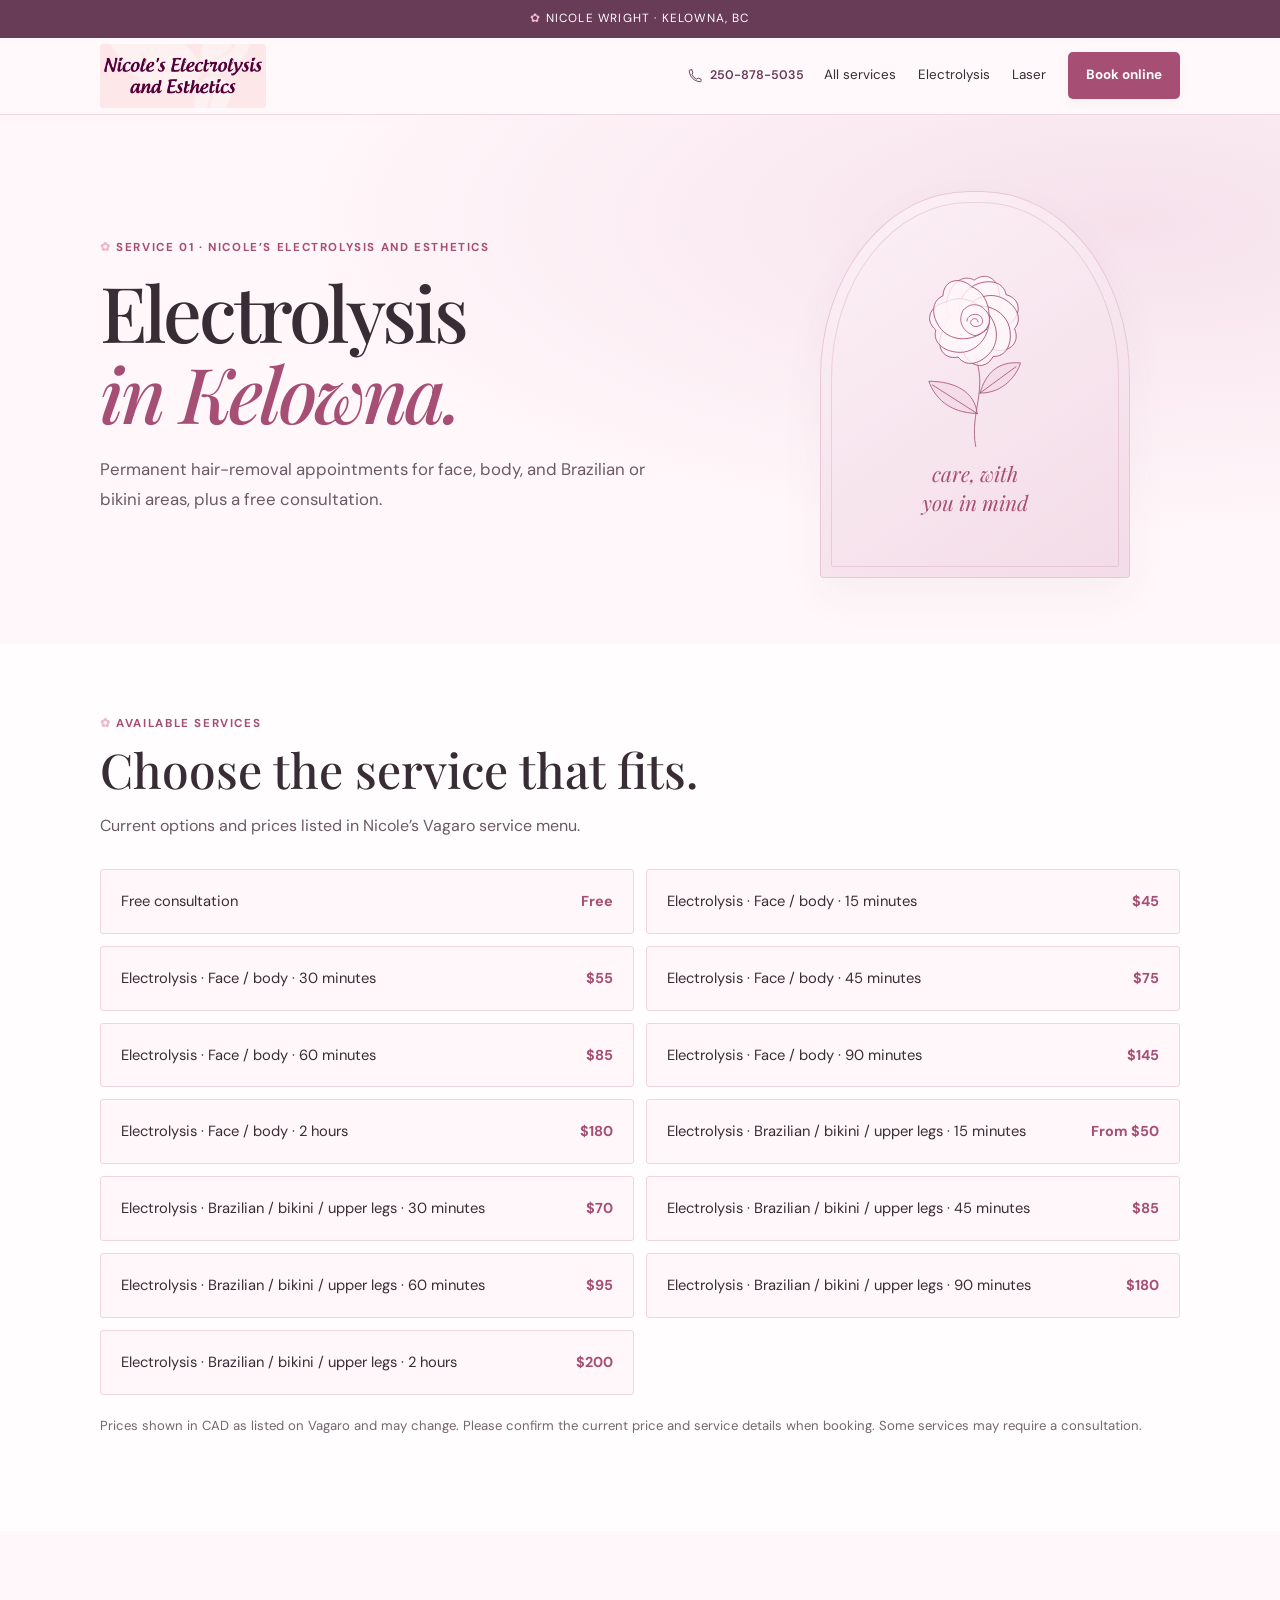
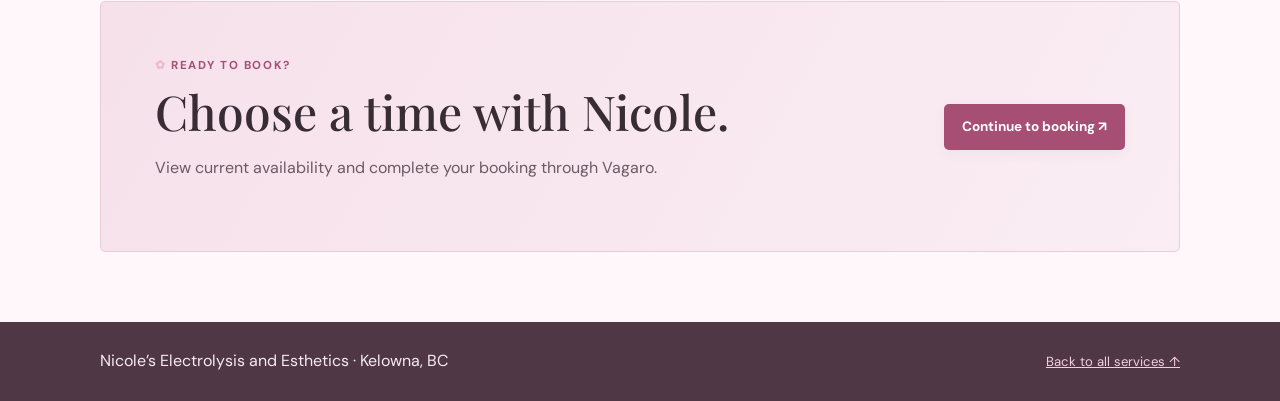
==== electrolysis.html @ a782beea "Add files via upload" ====
<!doctype html>
<html lang="en"><head><meta charset="utf-8"><meta name="viewport" content="width=device-width, initial-scale=1"><meta name="theme-color" content="#fff7fa"><meta name="description" content="Electrolysis services at Nicole's Electrolysis and Esthetics in Kelowna, BC."><title>Electrolysis | Nicole's Electrolysis and Esthetics</title><link rel="preconnect" href="https://fonts.googleapis.com"><link rel="preconnect" href="https://fonts.gstatic.com" crossorigin><link href="https://fonts.googleapis.com/css2?family=DM+Sans:wght@400;500;600;700&family=Playfair+Display:wght@500;600;700&display=swap" rel="stylesheet"><style>
:root{--paper:#fff7fa;--white:#fffdfd;--ink:#392d35;--muted:#75656f;--rose:#a64e73;--plum:#683b57;--pink:#f8e5ee;--line:#eed5e0;--serif:'Playfair Display',Georgia,serif;--sans:'DM Sans',Arial,sans-serif}*{box-sizing:border-box}body{margin:0;background:var(--paper);color:var(--ink);font:16px/1.65 var(--sans)}a{color:inherit}.container{width:min(1080px,calc(100% - 40px));margin:auto}.topline{background:var(--plum);color:#fff;text-align:center;padding:9px;font-size:.74rem;letter-spacing:.1em}.topline:before,.eyebrow:before{content:'✿  ';color:#f0b8cd}.header{position:sticky;top:0;z-index:5;background:rgba(255,247,250,.96);backdrop-filter:blur(12px);border-bottom:1px solid var(--line)}.nav{height:76px;display:flex;align-items:center;justify-content:space-between;gap:20px}.brand{text-decoration:none;font:600 1.04rem var(--serif);color:var(--plum)}.navlinks{display:flex;align-items:center;gap:22px}.navlinks a{text-decoration:none;font-size:.84rem}.nav-cta,.button{display:inline-flex;align-items:center;justify-content:center;background:var(--rose);color:white;text-decoration:none;padding:12px 18px;border-radius:3px;font-size:.85rem;font-weight:700;border:0}.hero{padding:76px 0 66px}.hero-grid{display:grid;grid-template-columns:1fr .7fr;gap:8%;align-items:center}.eyebrow{font-size:.72rem;font-weight:700;letter-spacing:.14em;text-transform:uppercase;color:var(--rose)}h1{font:500 clamp(2.8rem,6vw,5rem)/1.06 var(--serif);letter-spacing:-.04em;margin:14px 0 20px}h1 em{display:block;color:var(--rose);font-weight:500}.lead{font-size:1.05rem;color:#655862;max-width:600px}.floral-mark{border:1px solid #e8c8d6;background:var(--pink);border-radius:50%;width:min(300px,65vw);aspect-ratio:1;display:grid;place-items:center;text-align:center;color:var(--rose);font:500 2.4rem var(--serif);justify-self:center}.list-section{background:var(--white);padding:70px 0 82px}.list-heading{max-width:650px;margin-bottom:30px}.list-heading h2,.booking h2{font:500 clamp(2rem,4vw,3rem)/1.12 var(--serif);margin:10px 0}.list-heading p,.booking p{color:var(--muted)}.service-list{display:grid;grid-template-columns:1fr 1fr;gap:12px}.service-item{display:flex;justify-content:space-between;gap:16px;align-items:baseline;padding:17px 18px;background:var(--paper);border:1px solid var(--line)}.service-item span:first-child{font-size:.92rem}.price{white-space:nowrap;color:var(--rose);font-weight:700;font-size:.9rem}.price-note{font-size:.82rem;color:var(--muted);margin-top:20px}.booking{padding:70px 0}.booking-card{background:var(--pink);padding:clamp(26px,5vw,54px);display:flex;justify-content:space-between;align-items:center;gap:24px}.footer{background:#503746;color:#f6eaf0;padding:26px 0}.footer-row{display:flex;justify-content:space-between;align-items:center;gap:18px}.footer a{color:#f4cfdd;font-size:.82rem}@media(max-width:760px){.navlinks{gap:10px}.navlinks a:not(.nav-cta){display:none}.hero-grid{grid-template-columns:1fr}.floral-mark{display:none}.service-list{grid-template-columns:1fr}.booking-card,.footer-row{align-items:flex-start;flex-direction:column}.hero{padding:56px 0}.list-section{padding:56px 0}}

</style><link rel="stylesheet" href="assets/site.css?v=sidebar-20261028">
<script src="assets/site.js?v=sidebar-20261028" defer></script>
</head><body class="page-service"><a class="skip-link" href="#main-content">Skip to content</a><div class="topline">NICOLE WRIGHT · KELOWNA, BC</div><header class="header"><div class="container nav"><a class="brand" href="index.html" aria-label="Nicole’s Electrolysis and Esthetics home"><span class="brand-photo"><img class="brand-logo" src="assets/nicole-vagaro-profile.png" alt="Nicole’s Electrolysis and Esthetics" width="1200" height="800"></span></a><a class="header-phone" href="tel:+12508785035" aria-label="Call Nicole at 250-878-5035"><svg viewBox="0 0 24 24" aria-hidden="true" focusable="false"><path d="M6 3H3.5A1.5 1.5 0 0 0 2 4.6C3 14.5 9.5 21 19.4 22a1.5 1.5 0 0 0 1.6-1.5V18l-5-2-2 2a16 16 0 0 1-8-8l2-2-2-5Z"/></svg><span>250-878-5035</span></a><nav class="navlinks" aria-label="Main navigation"><a href="index.html#services">All services</a><a href="electrolysis.html">Electrolysis</a><a href="laser-hair-removal.html">Laser</a><a class="nav-cta" href="booking.html?service=electrolysis">Book online</a></nav></div></header><main id="main-content" tabindex="-1"><section class="hero"><div class="container hero-grid"><div><div class="eyebrow">Service 01 · Nicole’s Electrolysis and Esthetics</div><h1>Electrolysis<em>in Kelowna.</em></h1><p class="lead">Permanent hair-removal appointments for face, body, and Brazilian or bikini areas, plus a free consultation.</p></div><div class="floral-mark" aria-hidden="true"><svg class="botanical" viewBox="0 0 240 300" aria-hidden="true" focusable="false"><path pathLength="1" d="M121 283C112 237 139 205 119 157"/><path class="leaf" pathLength="1" d="M123 238C84 237 65 216 57 194C92 194 120 208 123 238Z"/><path pathLength="1" d="M62 199L123 238"/><path class="leaf" pathLength="1" d="M127 210C159 211 178 184 182 169C151 166 134 184 127 210Z"/><path pathLength="1" d="M176 174L127 210"/><path class="petal" pathLength="1" transform="rotate(0 120 111)" d="M120 131C94 127 75 102 83 78C89 59 104 48 119 56C138 42 155 59 153 79C160 100 143 124 120 131Z"/><path class="petal" pathLength="1" transform="rotate(51.4286 120 111)" d="M120 131C94 127 75 102 83 78C89 59 104 48 119 56C138 42 155 59 153 79C160 100 143 124 120 131Z"/><path class="petal" pathLength="1" transform="rotate(102.8572 120 111)" d="M120 131C94 127 75 102 83 78C89 59 104 48 119 56C138 42 155 59 153 79C160 100 143 124 120 131Z"/><path class="petal" pathLength="1" transform="rotate(154.2858 120 111)" d="M120 131C94 127 75 102 83 78C89 59 104 48 119 56C138 42 155 59 153 79C160 100 143 124 120 131Z"/><path class="petal" pathLength="1" transform="rotate(205.7144 120 111)" d="M120 131C94 127 75 102 83 78C89 59 104 48 119 56C138 42 155 59 153 79C160 100 143 124 120 131Z"/><path class="petal" pathLength="1" transform="rotate(257.14300000000003 120 111)" d="M120 131C94 127 75 102 83 78C89 59 104 48 119 56C138 42 155 59 153 79C160 100 143 124 120 131Z"/><path class="petal" pathLength="1" transform="rotate(308.5716 120 111)" d="M120 131C94 127 75 102 83 78C89 59 104 48 119 56C138 42 155 59 153 79C160 100 143 124 120 131Z"/><path class="petal" pathLength="1" d="M120 132C100 126 97 109 104 97C114 86 127 88 135 98C146 110 138 127 120 132Z"/><path pathLength="1" d="M109 112C109 101 128 99 130 110C133 120 115 123 114 114C114 108 124 106 124 113"/></svg><span>care, with<br>you in mind</span></div></div></section><section class="list-section"><div class="container"><div class="list-heading"><div class="eyebrow">Available services</div><h2>Choose the service that fits.</h2><p>Current options and prices listed in Nicole’s Vagaro service menu.</p></div><div class="service-list"><div class="service-item"><span>Free consultation</span><span class="price">Free</span></div>
<div class="service-item"><span>Electrolysis &#183; Face / body &#183; 15 minutes</span><span class="price">$45</span></div>
<div class="service-item"><span>Electrolysis &#183; Face / body &#183; 30 minutes</span><span class="price">$55</span></div>
<div class="service-item"><span>Electrolysis &#183; Face / body &#183; 45 minutes</span><span class="price">$75</span></div>
<div class="service-item"><span>Electrolysis &#183; Face / body &#183; 60 minutes</span><span class="price">$85</span></div>
<div class="service-item"><span>Electrolysis &#183; Face / body &#183; 90 minutes</span><span class="price">$145</span></div>
<div class="service-item"><span>Electrolysis &#183; Face / body &#183; 2 hours</span><span class="price">$180</span></div>
<div class="service-item"><span>Electrolysis &#183; Brazilian / bikini / upper legs &#183; 15 minutes</span><span class="price">From $50</span></div>
<div class="service-item"><span>Electrolysis &#183; Brazilian / bikini / upper legs &#183; 30 minutes</span><span class="price">$70</span></div>
<div class="service-item"><span>Electrolysis &#183; Brazilian / bikini / upper legs &#183; 45 minutes</span><span class="price">$85</span></div>
<div class="service-item"><span>Electrolysis &#183; Brazilian / bikini / upper legs &#183; 60 minutes</span><span class="price">$95</span></div>
<div class="service-item"><span>Electrolysis &#183; Brazilian / bikini / upper legs &#183; 90 minutes</span><span class="price">$180</span></div>
<div class="service-item"><span>Electrolysis &#183; Brazilian / bikini / upper legs &#183; 2 hours</span><span class="price">$200</span></div></div><p class="price-note">Prices shown in CAD as listed on Vagaro and may change. Please confirm the current price and service details when booking. Some services may require a consultation.</p></div></section><section class="booking" id="booking"><div class="container booking-card"><div><div class="eyebrow">Ready to book?</div><h2>Choose a time with Nicole.</h2><p>View current availability and complete your booking through Vagaro.</p></div><a class="button" href="booking.html?service=electrolysis">Continue to booking ↗</a></div></section></main><footer class="footer"><div class="container footer-row"><div>Nicole’s Electrolysis and Esthetics · Kelowna, BC</div><a href="index.html">Back to all services ↑</a></div></footer>
</body></html>
---- assets/site.css ----
/* Shared finishing and motion layer. All content remains visible without JavaScript. */
:root{--rose:#a64e73;--plum:#683b57;--ease-out:cubic-bezier(.22,1,.36,1)}
html{scroll-padding-top:110px}body{-webkit-font-smoothing:antialiased}
::selection{background:#eec7d7;color:#49263b}
.header{background:rgba(255,249,251,.95);transition:box-shadow .35s ease,border-color .35s ease}
.header.is-scrolled{box-shadow:0 7px 30px #683b5710;border-bottom-color:#e6c9d6}
.header::after{content:"";position:absolute;bottom:-1px;left:0;width:100%;height:2px;background:linear-gradient(90deg,#d5a0b7,#a64e73);transform:scaleX(var(--page-progress,0));transform-origin:left;pointer-events:none}
.nav{gap:20px}.navlinks{gap:22px}.navlinks .nav-cta{color:#fff}
.header-phone{display:inline-flex;align-items:center;gap:7px;white-space:nowrap;text-decoration:none;font:600 .78rem/1.3 var(--sans);color:var(--plum);margin-left:auto;min-height:44px}
.header-phone svg{width:15px;height:15px;flex:none;fill:none;stroke:currentColor;stroke-width:1.5;stroke-linecap:round;stroke-linejoin:round}
.header-phone:hover{color:var(--rose)}
.navlinks a:not(.nav-cta),.text-link,.card-link{position:relative}
.navlinks a:not(.nav-cta)::after{content:"";position:absolute;bottom:-7px;left:0;width:100%;height:1px;background:currentColor;transform:scaleX(0);transform-origin:right;transition:transform .3s var(--ease-out)}
.navlinks a:not(.nav-cta):hover::after,.navlinks a[aria-current="location"]::after{transform:scaleX(1);transform-origin:left}
a:focus-visible,button:focus-visible{outline:2px solid var(--rose);outline-offset:5px}
.button,.nav-cta{min-height:46px;border-radius:5px;transition:background-color .3s ease,box-shadow .3s ease,transform .35s var(--ease-out);box-shadow:0 4px 12px #683b570d}
.button span,.nav-cta span,.card-link span,.text-link span{display:inline-block;transition:transform .35s var(--ease-out)}
.brand-mark{transition:background .3s ease,transform .5s var(--ease-out);background:#fff9fc}
.hero{position:relative;isolation:isolate;background:radial-gradient(ellipse at 88% 20%,#f6e1eb 0,transparent 53%)}
.hero h1,.section-title,.intro h2,.approach h2,.list-heading h2{ text-wrap:balance }
.hero-lede,.lead{line-height:1.8}.hero-note{letter-spacing:.015em}
.hero-image-wrap{isolation:isolate}
.hero-image-wrap::before{content:"";position:absolute;inset:-13px 8px 32px 16px;border:1px solid #c58ca66b;border-radius:48% 48% 4px 4px;z-index:-1}
.hero-image{box-shadow:0 24px 60px #683b571c;translate:0 var(--image-drift,0px);transition:filter .7s ease;filter:saturate(.88)}
.image-tag{border-left:2px solid #bc809a;background:#fffcfded;backdrop-filter:blur(10px);box-shadow:0 12px 35px #683b5717}
.round-stamp{box-shadow:0 8px 24px #683b5710;transform:rotate(7deg)}
.hero-botanical{position:absolute;left:-54px;bottom:25px;width:170px;height:220px;color:#9c5f7d;pointer-events:none;z-index:2;transform:rotate(-16deg)}
.botanical{width:100%;height:100%;overflow:visible;fill:none;stroke:currentColor;stroke-width:1.1;stroke-linecap:round;stroke-linejoin:round}
.botanical .petal{fill:#fff6fa;fill-opacity:.78}.botanical .leaf{fill:#edcfdd;fill-opacity:.45}
.botanical path{stroke-dasharray:1;stroke-dashoffset:0}
.botanical.is-drawing path{animation:botanical-line 1.6s var(--ease-out) both}
.botanical.is-drawing .petal:nth-child(2n){animation-delay:.12s}.botanical.is-drawing .leaf{animation-delay:.18s}
@keyframes botanical-line{from{stroke-dashoffset:1;fill-opacity:0}to{stroke-dashoffset:0}}
.trust{border-top:1px solid #ead0dc;border-bottom:1px solid #ead0dc;background:#f7e9f0}
.trust-item{color:#614b58}.trust-dot{color:#b37792}
.services{background:#fffcfd}.service-grid{gap:24px}
.service-card{min-height:330px;border-radius:4px;background:linear-gradient(145deg,#fff9fc,#f8edf2);padding:34px 34px 30px;display:flex;flex-direction:column;transition:transform .5s var(--ease-out),box-shadow .5s var(--ease-out),border-color .35s ease}
.service-card:nth-child(even){background:linear-gradient(145deg,#fcf0f6,#f9e8f0)}
.service-card h3{font-size:1.85rem;max-width:85%;margin:28px 0 12px}.service-card p{font-size:.95rem;max-width:80%;color:#6b5965;margin-bottom:24px}
.service-card .card-link{align-self:flex-start;margin-top:auto;z-index:2;padding-bottom:4px;border-bottom:1px solid #c58ca658}
.service-art{border:0!important;border-radius:0;right:8px;bottom:20px;width:100px;height:150px;opacity:.52;pointer-events:none;transition:transform .7s var(--ease-out),opacity .4s ease}
.service-art .botanical{stroke-width:1.3}.service-art .petal{fill-opacity:.2}
.service-card:nth-child(3n) .service-art{rotate:12deg}.service-card:nth-child(3n+1) .service-art{rotate:-10deg}
.service-number{font:600 .68rem var(--sans);letter-spacing:.15em;color:#99617c}
.approach-photo{border-radius:45% 45% 4px 4px;box-shadow:0 16px 50px #683b5710}
.step{transition:border-color .3s ease}.step-num{width:32px;height:32px;border:1px solid #e4c2d2;border-radius:50%;display:grid;place-items:center;background:#fff9fc}
.quote{position:relative;overflow:hidden;background:radial-gradient(ellipse at 15% 80%,#87536d,transparent 60%),#683b57!important}
.quote::before,.quote::after{content:"";position:absolute;width:260px;height:260px;border:1px solid #e2b9cc26;border-radius:50%;pointer-events:none}.quote::before{left:-130px;top:-70px}.quote::after{right:-125px;bottom:-100px}
.floral-mark{border-radius:48% 48% 4px 4px;background:linear-gradient(145deg,#fcf0f6,#f3dce7);width:min(310px,65vw);aspect-ratio:4/5;display:flex;flex-direction:column;justify-content:center;gap:0;padding:16px 22px 28px;position:relative;box-shadow:0 18px 45px #683b570c}
.floral-mark::before{content:"";position:absolute;inset:10px;border:1px solid #bb809b40;border-radius:48% 48% 2px 2px;pointer-events:none}.floral-mark .botanical{height:220px;width:180px}.floral-mark span{font:italic 1.3rem/1.4 var(--serif)}
.service-item{border-radius:3px;padding:19px 20px;align-items:start;gap:18px;transition:border-color .3s ease}.service-item span:first-child{min-width:0}.price{padding-top:1px}
.booking-card{border-radius:5px;background:linear-gradient(120deg,#f6e1eb,#faedf3);border:1px solid #e9ccda}.booking-card .button{flex-shrink:0}
.booking-contact{border-radius:4px}.contact-copy p,.lead,.list-heading p,.booking p{color:#6b5965}
.footer{background:#503746}.footer a{transition:color .2s ease}
.skip-link{position:fixed;z-index:100;top:10px;left:16px;background:#683b57;color:#fff;padding:10px 16px;transform:translateY(-150%);text-decoration:none;border-radius:4px}.skip-link:focus{transform:none}
.motion-entrance{will-change:opacity,translate}
@media(hover:hover) and (pointer:fine){
 .button:hover,.nav-cta:hover{background:#683b57;border-color:#683b57;box-shadow:0 10px 24px #683b5724;transform:translateY(-2px)}
 .button:hover span,.nav-cta:hover span{transform:translate(2px,-2px)}
 .service-card:hover{transform:translateY(-6px);box-shadow:0 24px 50px #683b5717;border-color:#c98ba8}
 .service-card:hover .service-art{transform:rotate(6deg) scale(1.06);opacity:.85}
 .service-card:hover .card-link span{transform:translateX(5px)}
 .brand:hover .brand-mark{transform:rotate(-8deg);background:#f7e3ed}
 .hero-image-wrap:hover .hero-image{filter:saturate(1)}
 .text-link:hover span{transform:translateY(3px)}
}
@media(max-width:1100px){
 .has-mobile-menu .nav{height:76px;gap:12px}.has-mobile-menu .menu-toggle{display:block;min-width:38px;min-height:44px;padding:7px}
 .has-mobile-menu .navlinks{display:none;position:absolute;top:76px;left:0;right:0;background:#fff7fa;padding:18px 24px 24px;border-bottom:1px solid #eed5e0;flex-direction:column;align-items:stretch;gap:0;max-height:calc(100dvh - 76px);overflow-y:auto;box-shadow:0 15px 25px #683b570c}
 .has-mobile-menu .navlinks.open{display:flex;animation:menu-enter .24s var(--ease-out)}
 .has-mobile-menu .navlinks a{padding:12px 0;border-bottom:1px solid #eed5e0}.has-mobile-menu .navlinks a::after{display:none}
 .has-mobile-menu .navlinks .nav-cta{margin-top:14px;padding:14px;color:#fff;text-align:center;border:0}
}
@keyframes menu-enter{from{opacity:0;translate:0 -8px}to{opacity:1;translate:0 0}}
@media(max-width:760px){
 html{scroll-padding-top:120px}.header-phone{font-size:.73rem;margin-left:auto}.header-phone svg{width:13px;height:13px}
 .hero-botanical{left:-10px;bottom:16px;width:120px;height:165px}.hero-image-wrap::before{inset:-10px 8px 30px 6px}
 .service-card{min-height:305px;padding:28px}.service-card h3{font-size:1.8rem}.service-card p{max-width:82%}.service-art{width:84px;height:130px;right:5px;bottom:20px}
 .page-service .nav,.page-booking .nav{height:auto;min-height:100px;display:grid;grid-template-columns:minmax(0,1fr) auto;gap:10px 12px;padding-block:14px}
 .page-service .brand,.page-booking .brand{font-size:.95rem;max-width:210px;line-height:1.3}
 .page-service .navlinks,.page-booking .navlinks{grid-column:1/-1;display:flex;justify-content:space-between;gap:10px}
 .page-service .navlinks a:first-child,.page-booking .navlinks a:first-child{display:inline-block;font-size:.78rem}
 .page-service .navlinks .nav-cta,.page-booking .navlinks .button{min-height:40px;padding:9px 15px;font-size:.78rem}
 .page-service .hero{padding:44px 0}.page-service .floral-mark{display:none}.page-service h1{font-size:clamp(2.45rem,10vw,4rem);overflow-wrap:break-word}
 .service-item{padding:16px 14px}.service-item span:first-child{font-size:.85rem}.service-item .price{font-size:.85rem}
 .booking-card{padding:28px}.booking-card .button{max-width:100%}.booking-card h2{font-size:2rem}
}
@media(max-width:440px){
 .has-mobile-menu .nav{gap:6px}.has-mobile-menu .brand{gap:7px}.has-mobile-menu .brand-mark{width:32px;height:32px;font-size:1rem}
 .has-mobile-menu .brand-name{font-size:.78rem}.has-mobile-menu .brand-sub{font-size:.5rem;letter-spacing:.1em}.has-mobile-menu .header-phone{font-size:.73rem;gap:4px}.has-mobile-menu .header-phone svg{display:none}
 .has-mobile-menu .menu-toggle{min-width:30px;padding:4px}.service-card h3{max-width:95%}.service-art{opacity:.38}
}
@media(max-width:350px){.has-mobile-menu .brand-mark{display:none}}
@media(prefers-reduced-motion:reduce){
 html{scroll-behavior:auto}*,*::before,*::after{animation:none!important;transition:none!important}.hero-image{translate:none!important}.motion-entrance{opacity:1!important;translate:none!important;will-change:auto}.service-card:hover,.button:hover,.nav-cta:hover{transform:none}
}
@media print{.header,.skip-link{display:none}.motion-entrance{opacity:1!important;translate:none!important}*{animation:none!important}}




/* Iridescent immersive homepage */
body.page-home{--ink:#f8eef5;--muted:#d3bacb;--green:#ec8cb8;--green-dark:#a83e78;--sage:#f2bedb;--line:#5b3b56;background:#130c16;color:#f8eef5}
.page-home{overflow-x:clip;scroll-behavior:smooth}
.page-home .topline{display:none}
.page-home .container{width:min(1480px,calc(100% - 64px));margin-inline:auto}
.page-home .header{position:sticky;top:0;z-index:50;width:100%;margin:0 0 -84px;background:transparent;border:0;backdrop-filter:blur(0);transition:background .35s ease,border-color .35s ease,backdrop-filter .35s ease}
.page-home .header.is-scrolled{background:rgba(18,8,19,.78);border-bottom:1px solid #f7d7eb22;backdrop-filter:blur(18px)}
.page-home .nav{max-width:1560px;height:84px;padding-inline:clamp(20px,4.2vw,72px);gap:clamp(16px,2.2vw,36px);display:flex;justify-content:space-between}
.page-home .brand{flex:none;color:#fff;text-decoration:none;gap:10px}
.page-home .brand-mark{width:34px;height:34px;border-color:#ffffff72;color:#fff;font:600 .93rem var(--serif)}
.page-home .brand-name{font:600 .92rem/1.08 var(--serif);color:#fff;white-space:nowrap}
.page-home .brand-sub{margin-top:4px;font-size:.53rem;letter-spacing:.19em;color:#f4d9e9}
.nav-caption{flex:none;margin:0 auto 0 4px;color:#fff;font:500 .68rem/1.4 var(--sans);letter-spacing:.03em;opacity:.87}
.nav-caption span{color:#efd3e2}
.page-home .navlinks{display:flex;align-items:center;gap:clamp(16px,2vw,32px)}
.page-home .navlinks a{color:#fff;text-decoration:none;font-size:.74rem;letter-spacing:.04em;transition:color .2s ease}
.page-home .navlinks a:hover{color:#ffb5d8}
.page-home .header-phone{display:inline-flex;align-items:center;gap:8px;white-space:nowrap;color:#fff;text-decoration:none;font-size:.74rem}
.page-home .header-phone svg{width:15px;height:15px;fill:none;stroke:currentColor;stroke-width:1.5;stroke-linecap:round;stroke-linejoin:round}
.page-home .nav-cta,.page-home .button{border:1px solid #fff;color:#fff;background:#fff0;border-radius:2px;padding:12px 16px;font-size:.72rem;letter-spacing:.09em;text-transform:uppercase;transition:background .25s ease,color .25s ease,border-color .25s ease,transform .25s ease}
.page-home .nav-cta:hover,.page-home .button:hover{background:#f4b4d1;color:#281326;border-color:#f4b4d1;transform:translateY(-2px)}
.page-home .nav-cta{white-space:nowrap;padding:11px 14px}
.page-home .menu-toggle{display:none;color:#fff;background:transparent;border:1px solid #ffffff70;padding:7px 10px;font-size:1.15rem}
.page-home main{width:100%;margin:0}
.page-home main>.hero{position:relative;isolation:isolate;display:block;min-height:100svh;padding:0;overflow:hidden;background:#100a15;color:#fff;scroll-margin-top:0}
.hero-visual{position:absolute;z-index:-2;inset:0;overflow:hidden;background:#130b18}
.hero-background{width:100%;height:100%;max-width:none;object-fit:cover;object-position:center 48%;transform:scale(1.025);animation:hero-breathe 28s ease-in-out infinite alternate}
@keyframes hero-breathe{from{transform:scale(1.025) translate3d(0,0,0)}to{transform:scale(1.075) translate3d(-.7%,.45%,0)}}
.page-home .hero::before,.page-home .hero::after{position:absolute;z-index:-1;inset:0;content:"";pointer-events:none}
.page-home .hero::before{background:linear-gradient(90deg,rgba(9,6,14,.88) 0%,rgba(15,7,19,.57) 30%,rgba(19,8,23,.14) 72%,rgba(9,7,16,.2) 100%),radial-gradient(ellipse at 68% 46%,transparent 20%,rgba(14,5,18,.28) 86%)}
.page-home .hero::after{background:linear-gradient(0deg,rgba(9,6,13,.72),transparent 28%,transparent 76%,rgba(10,6,15,.37))}
.hero-content{position:relative;display:flex;flex-direction:column;justify-content:space-between;width:min(1480px,calc(100% - 64px));min-height:100svh;margin:auto;padding:clamp(130px,18vh,190px) clamp(0px,4.2vw,0px) 34px}
.hero-overline{display:grid;grid-template-columns:1fr 1fr 1fr;align-items:center;gap:22px;padding:15px 0;border-top:1px solid #fff8;border-bottom:1px solid #ffffff66;color:#fff;font-size:.67rem;letter-spacing:.13em;text-transform:uppercase}
.hero-overline span:nth-child(2){text-align:center;color:#f7d9eb}
.hero-overline span:nth-child(3){text-align:right}
.hero-main{position:relative;z-index:2;width:min(900px,75%);margin:auto auto 5.3vh 0;padding-top:6vh}
.hero-kicker{display:flex;align-items:center;gap:10px;margin-bottom:25px;color:#ffd0e5;font-size:.68rem;font-weight:600;letter-spacing:.2em;text-transform:uppercase}
.hero-kicker-dot{width:7px;height:7px;border-radius:50%;background:#ff9ac8;box-shadow:0 0 16px #ff8dc8}
.page-home .hero h1{max-width:1060px;margin:0;font:600 clamp(4.3rem,9.5vw,9rem)/.84 Syne,var(--sans);letter-spacing:-.09em;text-transform:uppercase;text-wrap:balance;color:#fff}
.page-home .hero h1 em{display:inline-block;color:#f9c2dd;font-style:normal;font-weight:500}
.page-home .hero-lede{max-width:510px;margin:28px 0 0;color:#f3e3ed;font-size:clamp(.92rem,1.2vw,1.08rem);line-height:1.75}
.page-home .hero-actions{display:flex;align-items:center;gap:25px;margin-top:27px}
.page-home .hero-actions .button{min-height:48px;padding-inline:22px;background:#e884b1;border-color:#e884b1;color:#291225}
.page-home .hero-actions .button:hover{background:#fff;color:#241320;border-color:#fff}
.page-home .hero-actions .text-link{border:0;color:#fff;font-size:.75rem;font-weight:600;letter-spacing:.06em;text-transform:uppercase}
.page-home .hero-actions .text-link:hover{color:#ffc6e0}
.hero-sideword{position:absolute;z-index:0;right:-.025em;bottom:8.1vh;color:transparent;-webkit-text-stroke:1px #fff7;font:700 clamp(6rem,14vw,14rem)/.72 Syne,var(--sans);letter-spacing:-.105em;pointer-events:none;opacity:.42}
.hero-footnote{position:relative;z-index:2;display:flex;align-items:center;gap:13px;min-height:48px;border-top:1px solid #ffffff8c;color:#f5e4ed;font-size:.68rem;letter-spacing:.12em;text-transform:uppercase}
.hero-flower{font-size:1.25rem;color:#f8aed0}
.hero-footnote a{margin-left:auto;color:#fff;text-decoration:none}
.hero-footnote a span{margin-left:8px;color:#ffc0de;font-size:1rem}
.page-home main>.trust{display:block;min-height:auto;padding:28px clamp(24px,6vw,92px);background:#180d1b;border-bottom:1px solid #f4c8df2a;color:#faebf3}
.page-home .trust .container{max-width:1260px}
.page-home .trust-row{display:flex;justify-content:space-between;gap:20px}
.page-home .trust-item{color:#f3dce8}.page-home .trust-dot{color:#ef9fc4}
.page-home main>section:not(.hero):not(.trust){min-height:unset;padding:clamp(78px,10vw,148px) clamp(24px,6vw,96px);scroll-margin-top:75px;display:block}
.page-home .intro{background:linear-gradient(128deg,#fbf0f5 0%,#f7e7ef 55%,#f5e1ed 100%);color:#3c2635}
.page-home .intro-grid{grid-template-columns:minmax(240px,.83fr) minmax(0,1.17fr);gap:clamp(40px,8vw,124px);align-items:center}
.page-home .intro .eyebrow,.page-home .services .eyebrow,.page-home .approach .eyebrow,.page-home .pricing .eyebrow,.page-home .contact .eyebrow{color:#b55382}
.page-home .intro .section-title,.page-home .approach .section-title{color:#402a3a;font-size:clamp(2.6rem,5vw,5.1rem);letter-spacing:-.06em}
.page-home .intro p,.page-home .approach p{color:#68515f}
.page-home .services{background:linear-gradient(145deg,#1b1020,#2a132b 60%,#1b1020);color:#fff8fc}
.page-home .services .section-heading{max-width:850px;margin:0 auto 48px}
.page-home .services .section-title,.page-home .pricing .section-title{color:#fff8fc;font-size:clamp(2.8rem,6vw,6rem);letter-spacing:-.07em}
.page-home .services .section-heading>p{color:#e3cad9;max-width:560px}
.page-home .service-grid{grid-template-columns:repeat(2,minmax(0,1fr));gap:13px}
.page-home .service-card{position:relative;min-height:270px;padding:28px 31px 26px;border:1px solid #f6d4e829;border-radius:3px;background:linear-gradient(135deg,#ffffff0b,#fae0ef08);box-shadow:0 18px 48px #08040b45;overflow:hidden;transition:transform .4s cubic-bezier(.2,.75,.3,1),border-color .35s ease,background .35s ease}
.page-home .service-card:hover{transform:translateY(-5px);border-color:#eeadd0a6;background:linear-gradient(135deg,#eb9fbe24,#a367c01c)}
.page-home .service-number{color:#f0a9ca;letter-spacing:.16em}
.page-home .service-card h3{position:relative;z-index:1;margin:22px 0 10px;color:#fff8fc;font:500 clamp(1.55rem,2.5vw,2.35rem)/1.1 var(--serif)}
.page-home .service-card p{position:relative;z-index:1;max-width:74%;color:#e2cfdb;font-size:.87rem}
.page-home .card-link{position:relative;z-index:1;color:#ffc0dc;font-weight:700}
.page-home .service-art{opacity:.43;filter:saturate(1.28)}
.page-home .service-card:hover .service-art{opacity:.72}
.page-home .pricing{background:radial-gradient(ellipse at 86% 11%,#69325688,transparent 43%),linear-gradient(135deg,#150c18,#261127 65%,#170d19);color:#fff5fb}
.page-home .pricing-layout{grid-template-columns:minmax(250px,.74fr) minmax(0,1.26fr);gap:clamp(34px,7vw,108px);align-items:start}
.page-home .pricing-intro{position:static;top:auto;padding-top:18px}
.page-home .pricing-intro>p{max-width:430px;color:#e5ccda}
.page-home .pricing-intro .currency-note{color:#c9aebb;font-size:.82rem}
.page-home .pricing-intro .text-link{color:#ffbcda;border-color:#dc83ab}
.page-home .price-menu{gap:10px}
.page-home .price-category{border:1px solid #fad8eb36;border-radius:3px;background:#ffffff08;box-shadow:0 8px 26px #07050c25;backdrop-filter:blur(9px)}
.page-home .price-category[open]{border-color:#ef9ec56e;background:#ffffff10;box-shadow:0 15px 36px #07050c3b}
.page-home .price-category summary{min-height:74px}
.page-home .price-number{border-color:#f0b7d34e;background:#ffffff0d;color:#f4a9ca}
.page-home .price-category-name strong{color:#fff5fb}.page-home .price-category-name small{color:#c7aebc}
.page-home .price-range{color:#ffc0db}.page-home .price-chevron{color:#ffc0db}
.page-home .price-row{border-color:#f9d6e51d;color:#f2dfe9}.page-home .price-row .price{color:#ffc0dc}
.page-home .price-detail-link{color:#ffbdd8;border-bottom-color:#df90b3}
.page-home .price-disclaimer{color:#cfb6c5}
.page-home .approach{background:linear-gradient(126deg,#fbf0f5,#fffafd 55%,#f1dce9);color:#3f2938}
.page-home .approach-grid{grid-template-columns:minmax(0,.91fr) minmax(0,1.09fr);gap:clamp(35px,7vw,100px)}
.page-home .approach .step{border-color:#e7ccd9}.page-home .approach .step-number{color:#ae5682}
.page-home .approach-photo{box-shadow:0 30px 70px #30162c24}
.page-home .quote{min-height:60svh;padding:clamp(72px,10vw,150px) 24px;background:radial-gradient(ellipse at 50% 110%,#a6487888,transparent 58%),linear-gradient(135deg,#1a0d1c,#32122b 65%,#180b19);color:#fff7fc}
.page-home .quote blockquote{max-width:1000px;color:#fff7fc;font:500 clamp(2.3rem,6vw,6rem)/1.06 var(--serif);letter-spacing:-.035em}
.page-home .quote p{color:#f3cde0}
.page-home .contact{background:linear-gradient(140deg,#fbf0f5,#f4e1ec);color:#3c2635}
.page-home .contact .contact-copy h2{color:#402a3a;font-size:clamp(2.5rem,5vw,5rem);letter-spacing:-.06em}
.page-home .contact .contact-copy p,.page-home .contact .contact-info{color:#6b5261}
.page-home .vagaro-frame{border:1px solid #e1c6d5;box-shadow:0 26px 68px #4b1e3a1f}
.page-home .booking-fallback .button{background:#8e426e;border-color:#8e426e;color:#fff}
.page-home .footer{width:100%;margin:0;padding:30px clamp(24px,6vw,96px);background:#130b17;color:#d9c1d0}
.page-home .footer a{color:#f2bed6}
@media(max-width:1040px){.page-home .nav-caption{display:none}.page-home .navlinks{gap:17px}.page-home .navlinks a,.page-home .header-phone{font-size:.67rem}.page-home .hero-content{padding-top:145px}.page-home .hero-main{width:78%}}
@media(max-width:760px){.page-home .container{width:calc(100% - 40px)}.page-home .header{margin-bottom:-72px}.page-home .nav{height:72px;padding-inline:20px;gap:10px}.page-home .brand-mark{width:30px;height:30px}.page-home .brand-name{font-size:.82rem}.page-home .brand-sub{font-size:.48rem}.page-home .navlinks{display:none;position:absolute;top:calc(100% - 1px);left:0;right:0;align-items:stretch;gap:0;padding:10px 20px 18px;background:rgba(18,8,19,.96);border-bottom:1px solid #f7d7eb26;backdrop-filter:blur(18px)}.page-home .navlinks.open{display:flex;flex-direction:column}.page-home .navlinks a{padding:12px 0;border-bottom:1px solid #ffffff1b;font-size:.8rem}.page-home .header-phone{margin-left:auto;font-size:0}.page-home .header-phone svg{width:18px;height:18px}.page-home .nav-cta{padding:9px 10px;font-size:.6rem}.page-home .menu-toggle{display:block;margin-left:3px}.page-home main>.hero{min-height:100svh}.hero-background{object-position:59% 50%}.page-home .hero::before{background:linear-gradient(90deg,#100912d9,#1009127d 57%,#10091242),linear-gradient(0deg,#0b0711d9,transparent 42%)}.hero-content{width:calc(100% - 40px);min-height:100svh;padding:112px 0 24px}.hero-overline{grid-template-columns:1fr auto;gap:8px 12px;padding:12px 0;font-size:.54rem;letter-spacing:.09em}.hero-overline span:nth-child(2){display:none}.hero-main{width:100%;margin-bottom:9vh;padding-top:8vh}.hero-kicker{margin-bottom:20px;font-size:.57rem;letter-spacing:.15em}.page-home .hero h1{font-size:clamp(3.4rem,14vw,6.5rem);letter-spacing:-.09em}.page-home .hero-lede{max-width:390px;margin-top:21px;font-size:.91rem}.page-home .hero-actions{gap:18px;flex-wrap:wrap;margin-top:23px}.page-home .hero-actions .button{min-height:45px;padding-inline:15px;font-size:.66rem}.page-home .hero-actions .text-link{font-size:.64rem}.hero-sideword{right:-.02em;bottom:15vh;font-size:clamp(5.2rem,25vw,9rem);opacity:.24}.hero-footnote{gap:9px;font-size:.54rem;letter-spacing:.08em}.hero-flower{font-size:1rem}.page-home main>.trust{padding:20px}.page-home .trust-row{flex-wrap:wrap;justify-content:center;gap:8px 19px}.page-home .trust-item{font-size:.72rem}.page-home main>section:not(.hero):not(.trust){padding:76px 20px}.page-home .intro-grid,.page-home .approach-grid{grid-template-columns:1fr;gap:28px}.page-home .intro .section-title,.page-home .approach .section-title{font-size:clamp(2.65rem,11vw,4.4rem)}.page-home .service-grid{grid-template-columns:1fr;gap:11px}.page-home .service-card{min-height:225px;padding:24px}.page-home .service-card p{max-width:77%}.page-home .pricing-layout{grid-template-columns:1fr;gap:30px}.page-home .pricing-intro{position:static;padding:0}.page-home .pricing .section-title,.page-home .services .section-title{font-size:clamp(2.8rem,12vw,4.5rem)}.page-home .price-category summary{grid-template-columns:29px minmax(0,1fr) auto 15px;gap:8px;padding:11px 9px}.page-home .price-category-name strong{font-size:.86rem}.page-home .price-category-name small{font-size:.62rem}.page-home .price-range{font-size:.65rem}.page-home .price-content{padding:0 11px 14px}.page-home .price-items{grid-template-columns:1fr;gap:0}.page-home .price-row{font-size:.77rem}.page-home .quote{min-height:48svh}.page-home .quote blockquote{font-size:clamp(2.25rem,10vw,4rem)}.page-home .contact{padding-block:70px!important}.page-home .footer{padding:25px 20px 20px}}
@media(max-width:370px){.page-home .header-phone{display:none}.page-home .nav-cta{margin-left:auto}.page-home .hero-overline{font-size:.49rem}.page-home .hero-actions{gap:14px}.page-home .hero-actions .text-link{font-size:.58rem}}
@media(prefers-reduced-motion:reduce){.page-home .hero-background{animation:none!important}.page-home .service-card,.page-home .header,.page-home .nav-cta,.page-home .button{transition:none!important}}

/* Header brand and native mobile menu */
.page-home .brand,.page-home .brand-mark,.page-home .brand-name,.page-home .brand-sub{color:#f18dbd!important}
.page-home .brand-mark{border-color:#f18dbd!important}
.page-home .brand:hover .brand-name,.page-home .brand:hover .brand-sub{color:#ffadd0!important}
.page-home .mobile-menu{display:none}
.page-home .menu-toggle{list-style:none}
.page-home .menu-toggle::-webkit-details-marker{display:none}
.page-home .mobile-navlinks{display:none}
@media(max-width:760px){
  .page-home .navlinks{display:none!important}
  .page-home .mobile-menu{display:block;position:relative;flex:none;margin-left:3px}
  .page-home .mobile-menu>.menu-toggle{display:flex;align-items:center;gap:9px;color:#f18dbd;background:#180d1b;border:1px solid #f18dbd;padding:9px 11px;font:600 .62rem var(--sans);letter-spacing:.1em;text-transform:uppercase;cursor:pointer}
  .page-home .mobile-menu[open]>.menu-toggle{background:#f18dbd;color:#200f1d}
  .page-home .menu-icon{display:inline-block;font-size:1rem;line-height:1;transition:transform .2s ease}
  .page-home .mobile-menu[open] .menu-icon{transform:rotate(90deg)}
  .page-home .mobile-menu[open]>.mobile-navlinks{position:fixed;top:72px;left:12px;right:12px;z-index:1000;display:flex;flex-direction:column;padding:8px 18px 14px;background:rgba(25,11,27,.98);border:1px solid #f18dbd78;box-shadow:0 20px 50px #09040d88;backdrop-filter:blur(20px)}
  .page-home .mobile-navlinks a{display:flex;align-items:center;justify-content:space-between;min-height:49px;border-bottom:1px solid #f7d7eb26;color:#fff2f8;text-decoration:none;font-size:.84rem}
  .page-home .mobile-navlinks a:last-child{border-bottom:0;color:#ffadd0}
}

/* The header menu is a compact, ordered dropdown on every screen size. */
.page-home .navlinks{display:none!important}
.page-home .mobile-menu{display:block;position:relative;flex:none;margin-left:0}
.page-home .mobile-menu>.menu-toggle{display:flex;align-items:center;gap:9px;list-style:none;color:#f18dbd;background:#180d1b;border:1px solid #f18dbd;padding:10px 13px;font:600 .66rem var(--sans);letter-spacing:.11em;text-transform:uppercase;cursor:pointer}
.page-home .mobile-menu>.menu-toggle::-webkit-details-marker{display:none}
.page-home .mobile-menu[open]>.menu-toggle{background:#f18dbd;color:#200f1d}
.page-home .mobile-navlinks{display:none}
.page-home .mobile-menu[open]>.mobile-navlinks{position:absolute;top:calc(100% + 10px);right:0;left:auto;z-index:1000;width:min(320px,calc(100vw - 32px));max-height:min(70vh,620px);overflow-y:auto;display:flex;flex-direction:column;padding:8px 17px 12px;background:rgba(25,11,27,.98);border:1px solid #f18dbd78;box-shadow:0 20px 50px #09040d88;backdrop-filter:blur(20px);animation:menu-drop .2s ease both}
@keyframes menu-drop{from{opacity:0;transform:translateY(-7px) scale(.985)}to{opacity:1;transform:translateY(0) scale(1)}}
.page-home .mobile-navlinks a{display:grid;grid-template-columns:30px minmax(0,1fr) 16px;align-items:center;gap:10px;min-height:48px;border-bottom:1px solid #f7d7eb26;color:#fff2f8;text-decoration:none;font-size:.8rem;transition:color .2s ease,padding .2s ease}
.page-home .mobile-navlinks a:hover{padding-left:4px;color:#ffadd0}
.page-home .mobile-navlinks a:last-child{border-bottom:0;color:#ffadd0}
.page-home .menu-index{color:#e68db7;font:600 .59rem var(--sans);letter-spacing:.1em}
.page-home .menu-arrow{justify-self:end;color:#f3b4d0;font-size:.86rem}
@media(max-width:760px){.page-home .mobile-menu{margin-left:0}.page-home .mobile-menu[open]>.mobile-navlinks{top:calc(100% + 9px);width:min(310px,calc(100vw - 24px))}.page-home .mobile-menu>.menu-toggle{padding:9px 10px;font-size:.6rem}}
@media(prefers-reduced-motion:reduce){.page-home .mobile-menu[open]>.mobile-navlinks{animation:none}}

/* Keep the complete price guide fixed in normal page flow without motion. */
.page-home #pricing .pricing-intro{position:static!important;top:auto!important;align-self:start;transform:none!important;translate:none!important}
.page-home #pricing .price-content{animation:none!important}
.page-home #pricing .price-category,.page-home #pricing .price-chevron{transition:none!important}

/* Homepage section browser: the sidebar remains outside the scrolling content. */
.page-home{--sidebar-width:286px}
.page-home .visually-hidden{position:absolute;width:1px;height:1px;overflow:hidden;clip-path:inset(50%);white-space:nowrap}
.page-home .home-sidebar{position:fixed;inset:0 auto 0 0;z-index:60;width:var(--sidebar-width);padding:45px 30px 28px;background:linear-gradient(155deg,#241225,#160d1b 70%);border-right:1px solid #edb2d12b;display:flex;flex-direction:column;overflow-y:auto}
.page-home .home-sidebar .brand{align-items:center;gap:12px}
.page-home .home-sidebar .brand-mark{background:transparent;width:39px;height:39px;flex:none}
.page-home .home-sidebar .brand-name{font-size:.91rem;white-space:normal}
.page-home .sidebar-caption{margin:24px 0 35px;color:#cbb2c4;font-size:.73rem;line-height:1.8}
.page-home .section-navigation{display:flex;flex-direction:column;border-top:1px solid #f3c8df30}
.page-home .section-navigation a{display:grid;grid-template-columns:22px 1fr 14px;align-items:center;gap:10px;min-height:57px;padding:12px 2px;border-bottom:1px solid #f3c8df30;color:#dac9d5;text-decoration:none;font-size:.79rem}
.page-home .section-navigation a:hover{color:#ffc6e0;background:#f2a5cf08}
.page-home .section-navigation a[aria-current="location"]{color:#ffafd3;background:linear-gradient(90deg,#f3a5ce16,transparent);box-shadow:-2px 0 #ef96c0;padding-left:10px}
.page-home .section-navigation .menu-arrow{opacity:.4}
.page-home .section-navigation a[aria-current] .menu-arrow{opacity:1}
.page-home .sidebar-note{margin:auto 0 0;padding-top:30px;color:#a88b9f;font-size:.67rem;letter-spacing:.08em;line-height:1.8}
.page-home .home-workspace{margin-left:var(--sidebar-width);min-width:0}
.page-home .home-toolbar{height:76px;display:flex;align-items:center;gap:25px;padding:0 35px;background:#190e1d;border-bottom:1px solid #f0bbd72b}
.page-home .current-section-label{color:#dbc1d1;font-size:.68rem;text-transform:uppercase;letter-spacing:.16em}
.page-home .home-toolbar .header-phone{display:inline-flex;font-size:.75rem;margin-left:auto}
.page-home .home-toolbar .nav-cta{font-size:.64rem;min-height:40px}
.page-home .home-scroll{scrollbar-gutter:stable;scrollbar-width:auto;scrollbar-color:#b4779b #241329;scroll-behavior:auto;outline-offset:-3px}
.page-home .home-scroll::-webkit-scrollbar{width:12px}
.page-home .home-scroll::-webkit-scrollbar-track{background:#241329}
.page-home .home-scroll::-webkit-scrollbar-thumb{background:#b4779b;border:3px solid #241329;border-radius:10px}
.page-home .home-scroll .container{width:100%;max-width:1180px}
.page-home main>section[hidden]{display:none!important}
.page-home main>.hero{min-height:calc(100svh - 76px)}
.page-home .hero-content{width:calc(100% - 80px);min-height:calc(100svh - 76px);padding:30px 0 25px}
.page-home .hero-overline{font-size:.56rem;letter-spacing:.1em}
.page-home .hero-main{width:92%;margin:auto 0;padding:54px 0}
.page-home .hero h1{font-size:clamp(3.6rem,7vw,7rem)}
.page-home .hero-kicker{font-size:.6rem}
.page-home .hero-sideword{font-size:clamp(6rem,12vw,12rem)}
.page-home main>section:not(.hero):not(.trust){padding:65px clamp(28px,4vw,64px);scroll-margin-top:0}
.page-home main>.trust{min-height:calc(100svh - 76px);padding:80px clamp(28px,4vw,64px);background:radial-gradient(ellipse at 90% 80%,#77365955,transparent 65%),#190e1d}
.page-home .trust .section-title{max-width:700px;font-size:clamp(2.5rem,4.4vw,5rem);margin-bottom:50px}
.page-home .trust-row{display:grid;grid-template-columns:1fr 1fr;text-align:left;gap:0}
.page-home .trust-item{padding:27px 0;border-top:1px solid #f2b6d637;font-size:1rem}
.page-home .intro-grid,.page-home .approach-grid{gap:40px}
.page-home .pricing-layout{grid-template-columns:1fr;gap:32px}
.page-home .pricing-intro>p{max-width:680px}
.page-home .services .section-title,.page-home .pricing .section-title{font-size:clamp(2.6rem,4.5vw,4.8rem)}
.page-home .contact-copy{padding:0 0 32px}
.page-home .quote{background:radial-gradient(ellipse at 50% 110%,#a6487888,transparent 58%),#231026!important}
.page-home .quote blockquote{font-size:clamp(2.4rem,4.5vw,4.8rem)}
.page-home .footer{padding:24px 40px}
.page-home .footer-row{align-items:flex-start}
.page-home .footer-brand{font-size:.9rem}
.page-home .footer p{font-size:.68rem}
.page-home.panels-ready main>section{min-height:calc(100svh - 76px)}
@media(min-width:901px){
  body.page-home.panels-ready{height:100vh;height:100dvh;overflow:hidden}
  .page-home.panels-ready .home-workspace{height:100vh;height:100dvh;display:flex;flex-direction:column}
  .page-home.panels-ready .home-toolbar{flex:none}
  .page-home.panels-ready .home-scroll{flex:1;min-height:0;overflow-y:scroll;overflow-x:hidden;overscroll-behavior:contain}
}
@media(min-width:901px) and (max-height:760px){
  .page-home .home-sidebar{padding-top:25px;padding-bottom:18px}
  .page-home .sidebar-caption{margin:18px 0 22px}
  .page-home .section-navigation a{min-height:48px}
  .page-home .sidebar-note{padding-top:18px}
}
@media(max-width:1100px) and (min-width:901px){
  .page-home{--sidebar-width:250px}
  .page-home .home-sidebar{padding-inline:24px}
  .page-home .intro-grid,.page-home .approach-grid{grid-template-columns:1fr}
  .page-home .hero-overline{grid-template-columns:1fr auto}
  .page-home .hero-overline span:nth-child(2){display:none}
}
@media(max-width:900px){
  .page-home .home-sidebar{position:relative;width:100%;padding:26px 24px 20px;overflow:visible;border-right:0;border-bottom:1px solid #edb2d12b}
  .page-home .sidebar-caption{margin:12px 0 20px}
  .page-home .section-navigation{display:grid;grid-template-columns:1fr 1fr;column-gap:22px}
  .page-home .section-navigation a{min-height:46px;font-size:.76rem}
  .page-home .sidebar-note{display:none}
  .page-home .home-workspace{margin:0}
  .page-home .home-toolbar{height:64px;padding:0 24px;gap:14px}
  .page-home .current-section-label{font-size:.59rem;letter-spacing:.08em}
  .page-home .home-toolbar .header-phone{font-size:.7rem}
  .page-home .home-scroll{overflow:visible}
  .page-home .hero-content{width:calc(100% - 48px);padding-top:28px;min-height:650px}
  .page-home main>.hero{min-height:650px}
  .page-home .hero-main{width:100%;padding:50px 0}
  .page-home .hero h1{font-size:clamp(3.3rem,11vw,6rem)}
  .page-home main>section:not(.hero):not(.trust){padding:55px 24px}
  .page-home .intro-grid,.page-home .approach-grid{grid-template-columns:1fr;gap:30px}
  .page-home .footer{padding:24px}
  .page-home.panels-ready main>section{min-height:65svh}
}
@media(max-width:480px){
  .page-home .home-toolbar{flex-wrap:wrap;height:auto;min-height:70px;gap:8px 14px;padding-block:12px}
  .page-home .current-section-label{width:100%}
  .page-home .home-toolbar .header-phone{margin:0 auto 0 0}
  .page-home .home-toolbar .nav-cta{margin:0}
  .page-home .section-navigation{column-gap:12px}
  .page-home .section-navigation a{grid-template-columns:18px 1fr;gap:6px;font-size:.7rem}
  .page-home .section-navigation .menu-arrow{display:none}
  .page-home .trust-row{grid-template-columns:1fr}
  .page-home .hero h1{font-size:clamp(2.8rem,12vw,4rem)}
}

/* Nicole's pink logo artwork from her public Vagaro profile. */
.brand-photo{display:block;width:166px;height:64px;overflow:hidden;border-radius:3px;flex:none;background:#fde8eb}
.brand-photo .brand-logo{display:block;width:100%;height:100%;max-width:100%;object-fit:cover;object-position:center}
.page-home .home-sidebar .brand{display:block;width:100%}
.page-home .home-sidebar .brand-photo{width:100%;height:86px;border:1px solid #f1a8cc4d}
.page-home .sidebar-caption{margin:18px 0 24px}
.page-home .section-navigation a{min-height:52px}
.page-home .pricing-layout,.page-home .price-menu{display:grid}
.page-home .price-menu{gap:12px}
.page-home .price-category{overflow:hidden}
.page-home .price-category summary{display:grid;grid-template-columns:34px minmax(0,1fr) auto 18px;align-items:center;gap:15px;padding:17px 20px;cursor:pointer;list-style:none}
.page-home .price-category summary::-webkit-details-marker{display:none}
.page-home .price-number{display:grid;place-items:center;width:30px;height:30px;border:1px solid #f0b7d34e;border-radius:50%;font-size:.65rem}
.page-home .price-category-name strong,.page-home .price-category-name small{display:block}
.page-home .price-category-name strong{font:500 1.2rem var(--serif)}
.page-home .price-category-name small{margin-top:4px;font-size:.7rem}
.page-home .price-range{white-space:nowrap;font-size:.85rem;font-weight:600}
.page-home .price-chevron{justify-self:end}
.page-home .price-category[open] .price-chevron{rotate:180deg}
.page-home .price-content{padding:0 24px 24px 69px}
.page-home .price-items{display:grid;grid-template-columns:repeat(2,minmax(0,1fr));gap:0 24px}
.page-home .price-row{display:flex;justify-content:space-between;align-items:baseline;gap:16px;padding:12px 0;border-bottom:1px solid #f9d6e51d;font-size:.8rem;line-height:1.6}
.page-home .price-row .price{flex:none;white-space:nowrap;font-weight:600}
.page-home .price-detail-link{display:inline-block;margin-top:22px;padding-bottom:5px;border-bottom:1px solid #df90b3;text-decoration:none;font-size:.78rem}
.page-home .price-disclaimer{font-size:.76rem;line-height:1.7}
@media(max-width:1100px){.page-home .price-items{grid-template-columns:1fr}}
@media(max-width:600px){.page-home .price-category summary{grid-template-columns:25px minmax(0,1fr) auto 12px;gap:8px;padding:14px 12px}.page-home .price-number{width:25px;height:25px}.page-home .price-category-name strong{font-size:1rem}.page-home .price-range{font-size:.7rem}.page-home .price-content{padding:0 14px 18px}.page-home .price-row{gap:12px;font-size:.75rem}}
@media(max-width:900px){.page-home .home-sidebar .brand{width:210px}.page-home .home-sidebar .brand-photo{height:80px}}
@media(max-width:480px){.page-service .brand-photo,.page-booking .brand-photo{width:142px;height:58px}}

/* Maintain the fixed sidebar in tablet and in-app previews. */
@media(min-width:601px) and (max-width:900px){
  body.page-home.panels-ready{height:100vh;height:100dvh;overflow:hidden}
  .page-home{--sidebar-width:200px}
  .page-home .home-sidebar{position:fixed;inset:0 auto 0 0;width:var(--sidebar-width);padding:26px 18px 20px;overflow-y:auto;border-right:1px solid #edb2d12b;border-bottom:0}
  .page-home .home-sidebar .brand{width:100%}
  .page-home .home-sidebar .brand-photo{height:72px}
  .page-home .sidebar-caption{font-size:.65rem;margin:16px 0 20px}
  .page-home .section-navigation{display:flex;flex-direction:column}
  .page-home .section-navigation a{min-height:48px;grid-template-columns:18px 1fr 12px;gap:7px;font-size:.7rem}
  .page-home .sidebar-note{display:block;margin-top:auto;font-size:.6rem}
  .page-home.panels-ready .home-workspace{margin-left:var(--sidebar-width);height:100vh;height:100dvh;display:flex;flex-direction:column}
  .page-home.panels-ready .home-toolbar{flex:none;padding-inline:18px;gap:12px}
  .page-home .home-toolbar .current-section-label{display:none}
  .page-home.panels-ready .home-scroll{flex:1;min-height:0;overflow-y:scroll;overflow-x:hidden;overscroll-behavior:contain}
  .page-home.panels-ready main>section,.page-home main>.hero,.page-home .hero-content{min-height:calc(100svh - 64px)}
  .page-home .hero-content{width:calc(100% - 40px);padding:24px 0}
  .page-home .hero-main{padding:36px 0}
  .page-home .hero h1{font-size:clamp(2.3rem,6vw,3.7rem)}
  .page-home .hero-overline{grid-template-columns:1fr}.page-home .hero-overline span:not(:first-child){display:none}
  .page-home .service-grid{grid-template-columns:1fr}
  .page-home .services .section-title,.page-home .pricing .section-title{font-size:clamp(2.25rem,5vw,3.3rem)}
  .page-home .price-category summary{grid-template-columns:25px minmax(0,1fr) auto 12px;gap:8px;padding:14px 12px}
  .page-home .price-category-name strong{font-size:1rem}.page-home .price-range{font-size:.7rem}
  .page-home .price-content{padding:0 14px 18px}
}
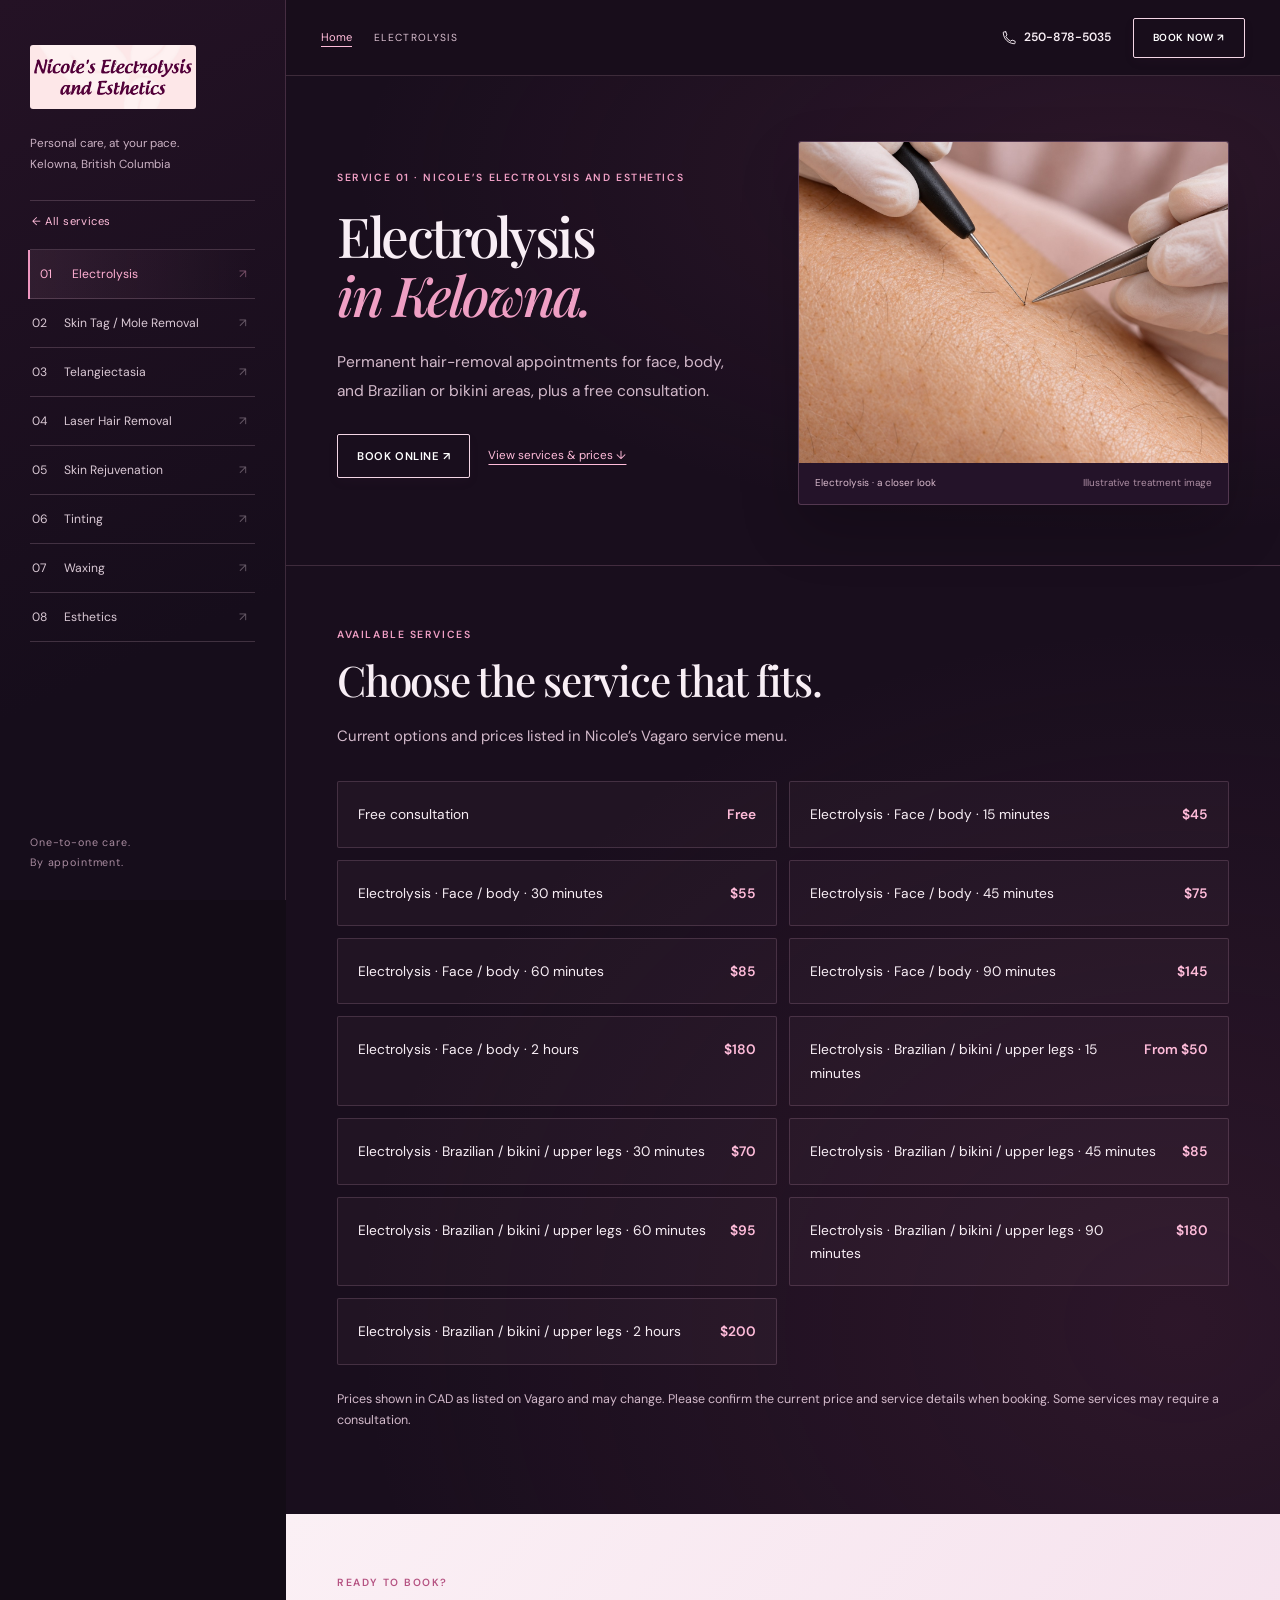
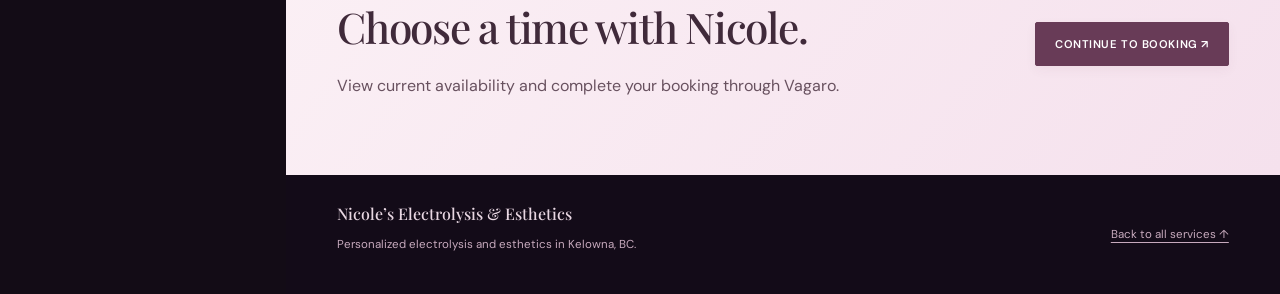
==== commit 934a0f43: "Add files via upload" ====
--- a/electrolysis.html
+++ b/electrolysis.html
@@ -1,10 +1,11 @@
 <!doctype html>
-<html lang="en"><head><meta charset="utf-8"><meta name="viewport" content="width=device-width, initial-scale=1"><meta name="theme-color" content="#fff7fa"><meta name="description" content="Electrolysis services at Nicole's Electrolysis and Esthetics in Kelowna, BC."><title>Electrolysis | Nicole's Electrolysis and Esthetics</title><link rel="preconnect" href="https://fonts.googleapis.com"><link rel="preconnect" href="https://fonts.gstatic.com" crossorigin><link href="https://fonts.googleapis.com/css2?family=DM+Sans:wght@400;500;600;700&family=Playfair+Display:wght@500;600;700&display=swap" rel="stylesheet"><style>
-:root{--paper:#fff7fa;--white:#fffdfd;--ink:#392d35;--muted:#75656f;--rose:#a64e73;--plum:#683b57;--pink:#f8e5ee;--line:#eed5e0;--serif:'Playfair Display',Georgia,serif;--sans:'DM Sans',Arial,sans-serif}*{box-sizing:border-box}body{margin:0;background:var(--paper);color:var(--ink);font:16px/1.65 var(--sans)}a{color:inherit}.container{width:min(1080px,calc(100% - 40px));margin:auto}.topline{background:var(--plum);color:#fff;text-align:center;padding:9px;font-size:.74rem;letter-spacing:.1em}.topline:before,.eyebrow:before{content:'✿  ';color:#f0b8cd}.header{position:sticky;top:0;z-index:5;background:rgba(255,247,250,.96);backdrop-filter:blur(12px);border-bottom:1px solid var(--line)}.nav{height:76px;display:flex;align-items:center;justify-content:space-between;gap:20px}.brand{text-decoration:none;font:600 1.04rem var(--serif);color:var(--plum)}.navlinks{display:flex;align-items:center;gap:22px}.navlinks a{text-decoration:none;font-size:.84rem}.nav-cta,.button{display:inline-flex;align-items:center;justify-content:center;background:var(--rose);color:white;text-decoration:none;padding:12px 18px;border-radius:3px;font-size:.85rem;font-weight:700;border:0}.hero{padding:76px 0 66px}.hero-grid{display:grid;grid-template-columns:1fr .7fr;gap:8%;align-items:center}.eyebrow{font-size:.72rem;font-weight:700;letter-spacing:.14em;text-transform:uppercase;color:var(--rose)}h1{font:500 clamp(2.8rem,6vw,5rem)/1.06 var(--serif);letter-spacing:-.04em;margin:14px 0 20px}h1 em{display:block;color:var(--rose);font-weight:500}.lead{font-size:1.05rem;color:#655862;max-width:600px}.floral-mark{border:1px solid #e8c8d6;background:var(--pink);border-radius:50%;width:min(300px,65vw);aspect-ratio:1;display:grid;place-items:center;text-align:center;color:var(--rose);font:500 2.4rem var(--serif);justify-self:center}.list-section{background:var(--white);padding:70px 0 82px}.list-heading{max-width:650px;margin-bottom:30px}.list-heading h2,.booking h2{font:500 clamp(2rem,4vw,3rem)/1.12 var(--serif);margin:10px 0}.list-heading p,.booking p{color:var(--muted)}.service-list{display:grid;grid-template-columns:1fr 1fr;gap:12px}.service-item{display:flex;justify-content:space-between;gap:16px;align-items:baseline;padding:17px 18px;background:var(--paper);border:1px solid var(--line)}.service-item span:first-child{font-size:.92rem}.price{white-space:nowrap;color:var(--rose);font-weight:700;font-size:.9rem}.price-note{font-size:.82rem;color:var(--muted);margin-top:20px}.booking{padding:70px 0}.booking-card{background:var(--pink);padding:clamp(26px,5vw,54px);display:flex;justify-content:space-between;align-items:center;gap:24px}.footer{background:#503746;color:#f6eaf0;padding:26px 0}.footer-row{display:flex;justify-content:space-between;align-items:center;gap:18px}.footer a{color:#f4cfdd;font-size:.82rem}@media(max-width:760px){.navlinks{gap:10px}.navlinks a:not(.nav-cta){display:none}.hero-grid{grid-template-columns:1fr}.floral-mark{display:none}.service-list{grid-template-columns:1fr}.booking-card,.footer-row{align-items:flex-start;flex-direction:column}.hero{padding:56px 0}.list-section{padding:56px 0}}
-
-</style><link rel="stylesheet" href="assets/site.css?v=sidebar-20261028">
-<script src="assets/site.js?v=sidebar-20261028" defer></script>
-</head><body class="page-service"><a class="skip-link" href="#main-content">Skip to content</a><div class="topline">NICOLE WRIGHT · KELOWNA, BC</div><header class="header"><div class="container nav"><a class="brand" href="index.html" aria-label="Nicole’s Electrolysis and Esthetics home"><span class="brand-photo"><img class="brand-logo" src="assets/nicole-vagaro-profile.png" alt="Nicole’s Electrolysis and Esthetics" width="1200" height="800"></span></a><a class="header-phone" href="tel:+12508785035" aria-label="Call Nicole at 250-878-5035"><svg viewBox="0 0 24 24" aria-hidden="true" focusable="false"><path d="M6 3H3.5A1.5 1.5 0 0 0 2 4.6C3 14.5 9.5 21 19.4 22a1.5 1.5 0 0 0 1.6-1.5V18l-5-2-2 2a16 16 0 0 1-8-8l2-2-2-5Z"/></svg><span>250-878-5035</span></a><nav class="navlinks" aria-label="Main navigation"><a href="index.html#services">All services</a><a href="electrolysis.html">Electrolysis</a><a href="laser-hair-removal.html">Laser</a><a class="nav-cta" href="booking.html?service=electrolysis">Book online</a></nav></div></header><main id="main-content" tabindex="-1"><section class="hero"><div class="container hero-grid"><div><div class="eyebrow">Service 01 · Nicole’s Electrolysis and Esthetics</div><h1>Electrolysis<em>in Kelowna.</em></h1><p class="lead">Permanent hair-removal appointments for face, body, and Brazilian or bikini areas, plus a free consultation.</p></div><div class="floral-mark" aria-hidden="true"><svg class="botanical" viewBox="0 0 240 300" aria-hidden="true" focusable="false"><path pathLength="1" d="M121 283C112 237 139 205 119 157"/><path class="leaf" pathLength="1" d="M123 238C84 237 65 216 57 194C92 194 120 208 123 238Z"/><path pathLength="1" d="M62 199L123 238"/><path class="leaf" pathLength="1" d="M127 210C159 211 178 184 182 169C151 166 134 184 127 210Z"/><path pathLength="1" d="M176 174L127 210"/><path class="petal" pathLength="1" transform="rotate(0 120 111)" d="M120 131C94 127 75 102 83 78C89 59 104 48 119 56C138 42 155 59 153 79C160 100 143 124 120 131Z"/><path class="petal" pathLength="1" transform="rotate(51.4286 120 111)" d="M120 131C94 127 75 102 83 78C89 59 104 48 119 56C138 42 155 59 153 79C160 100 143 124 120 131Z"/><path class="petal" pathLength="1" transform="rotate(102.8572 120 111)" d="M120 131C94 127 75 102 83 78C89 59 104 48 119 56C138 42 155 59 153 79C160 100 143 124 120 131Z"/><path class="petal" pathLength="1" transform="rotate(154.2858 120 111)" d="M120 131C94 127 75 102 83 78C89 59 104 48 119 56C138 42 155 59 153 79C160 100 143 124 120 131Z"/><path class="petal" pathLength="1" transform="rotate(205.7144 120 111)" d="M120 131C94 127 75 102 83 78C89 59 104 48 119 56C138 42 155 59 153 79C160 100 143 124 120 131Z"/><path class="petal" pathLength="1" transform="rotate(257.14300000000003 120 111)" d="M120 131C94 127 75 102 83 78C89 59 104 48 119 56C138 42 155 59 153 79C160 100 143 124 120 131Z"/><path class="petal" pathLength="1" transform="rotate(308.5716 120 111)" d="M120 131C94 127 75 102 83 78C89 59 104 48 119 56C138 42 155 59 153 79C160 100 143 124 120 131Z"/><path class="petal" pathLength="1" d="M120 132C100 126 97 109 104 97C114 86 127 88 135 98C146 110 138 127 120 132Z"/><path pathLength="1" d="M109 112C109 101 128 99 130 110C133 120 115 123 114 114C114 108 124 106 124 113"/></svg><span>care, with<br>you in mind</span></div></div></section><section class="list-section"><div class="container"><div class="list-heading"><div class="eyebrow">Available services</div><h2>Choose the service that fits.</h2><p>Current options and prices listed in Nicole’s Vagaro service menu.</p></div><div class="service-list"><div class="service-item"><span>Free consultation</span><span class="price">Free</span></div>
+<html lang="en"><head><meta charset="utf-8"><meta name="viewport" content="width=device-width, initial-scale=1"><meta name="theme-color" content="#190e1d"><meta name="description" content="Electrolysis services at Nicole's Electrolysis and Esthetics in Kelowna, BC."><title>Electrolysis | Nicole's Electrolysis and Esthetics</title>
+<link rel="preconnect" href="https://fonts.googleapis.com"><link rel="preconnect" href="https://fonts.gstatic.com" crossorigin><link href="https://fonts.googleapis.com/css2?family=DM+Sans:wght@400;500;600;700&family=Playfair+Display:wght@500;600;700&family=Syne:wght@400;500;600;700;800&display=swap" rel="stylesheet">
+<link rel="stylesheet" href="assets/site.css?v=portrait-proportions-20261030"><link rel="stylesheet" href="assets/services.css?v=service-theme-20261030"><script src="assets/site.js?v=sidebar-20261028" defer></script></head>
+<body class="page-service"><a class="skip-link" href="#main-content">Skip to content</a>
+<aside class="service-sidebar" aria-label="Practice navigation"><a class="brand" href="index.html" aria-label="Nicole's Electrolysis and Esthetics home"><span class="brand-photo"><img class="brand-logo" src="assets/nicole-vagaro-profile.png" alt="Nicole’s Electrolysis and Esthetics" width="1200" height="800"></span></a><p class="sidebar-caption">Personal care, at your pace.<br>Kelowna, British Columbia</p><nav class="service-navigation" aria-label="Services"><a href="index.html#services" class="back-home">← All services</a><a href="electrolysis.html" aria-current="page"><span class="menu-index">01</span><span>Electrolysis</span><span class="menu-arrow" aria-hidden="true">↗</span></a><a href="skin-tag-mole-removal.html"><span class="menu-index">02</span><span>Skin Tag / Mole Removal</span><span class="menu-arrow" aria-hidden="true">↗</span></a><a href="telangiectasia.html"><span class="menu-index">03</span><span>Telangiectasia</span><span class="menu-arrow" aria-hidden="true">↗</span></a><a href="laser-hair-removal.html"><span class="menu-index">04</span><span>Laser Hair Removal</span><span class="menu-arrow" aria-hidden="true">↗</span></a><a href="skin-rejuvenation.html"><span class="menu-index">05</span><span>Skin Rejuvenation</span><span class="menu-arrow" aria-hidden="true">↗</span></a><a href="tinting.html"><span class="menu-index">06</span><span>Tinting</span><span class="menu-arrow" aria-hidden="true">↗</span></a><a href="waxing.html"><span class="menu-index">07</span><span>Waxing</span><span class="menu-arrow" aria-hidden="true">↗</span></a><a href="esthetics.html"><span class="menu-index">08</span><span>Esthetics</span><span class="menu-arrow" aria-hidden="true">↗</span></a></nav><p class="sidebar-note">One-to-one care.<br>By appointment.</p></aside>
+<div class="service-workspace"><header class="service-toolbar"><a class="toolbar-home" href="index.html">Home</a><span class="current-section-label">Electrolysis</span><a class="header-phone" href="tel:+12508785035" aria-label="Call Nicole at 250-878-5035"><svg viewBox="0 0 24 24" aria-hidden="true" focusable="false"><path d="M6 3H3.5A1.5 1.5 0 0 0 2 4.6C3 14.5 9.5 21 19.4 22a1.5 1.5 0 0 0 1.6-1.5V18l-5-2-2 2a16 16 0 0 1-8-8l2-2-2-5Z"/></svg><span>250-878-5035</span></a><a class="nav-cta" href="booking.html?service=electrolysis">Book now ↗</a></header>
+<main id="main-content" tabindex="-1"><section class="hero"><div class="container hero-grid"><div><div class="eyebrow">Service 01 · Nicole’s Electrolysis and Esthetics</div><h1>Electrolysis<em>in Kelowna.</em></h1><p class="lead">Permanent hair-removal appointments for face, body, and Brazilian or bikini areas, plus a free consultation.</p><div class="service-hero-actions"><a class="button" href="booking.html?service=electrolysis">Book online ↗</a><a class="service-text-link" href="#service-details">View services &amp; prices ↓</a></div></div><figure class="service-photo"><img src="assets/service-electrolysis.jpg" alt="A fine electrolysis probe targeting an individual hair at the follicle opening." width="1448" height="1086" fetchpriority="high" decoding="async"><figcaption><span>Electrolysis · a closer look</span><span>Illustrative treatment image</span></figcaption></figure></div></section><section class="list-section" id="service-details"><div class="container"><div class="list-heading"><div class="eyebrow">Available services</div><h2>Choose the service that fits.</h2><p>Current options and prices listed in Nicole’s Vagaro service menu.</p></div><div class="service-list"><div class="service-item"><span>Free consultation</span><span class="price">Free</span></div>
 <div class="service-item"><span>Electrolysis &#183; Face / body &#183; 15 minutes</span><span class="price">$45</span></div>
 <div class="service-item"><span>Electrolysis &#183; Face / body &#183; 30 minutes</span><span class="price">$55</span></div>
 <div class="service-item"><span>Electrolysis &#183; Face / body &#183; 45 minutes</span><span class="price">$75</span></div>
@@ -16,5 +17,5 @@
 <div class="service-item"><span>Electrolysis &#183; Brazilian / bikini / upper legs &#183; 45 minutes</span><span class="price">$85</span></div>
 <div class="service-item"><span>Electrolysis &#183; Brazilian / bikini / upper legs &#183; 60 minutes</span><span class="price">$95</span></div>
 <div class="service-item"><span>Electrolysis &#183; Brazilian / bikini / upper legs &#183; 90 minutes</span><span class="price">$180</span></div>
-<div class="service-item"><span>Electrolysis &#183; Brazilian / bikini / upper legs &#183; 2 hours</span><span class="price">$200</span></div></div><p class="price-note">Prices shown in CAD as listed on Vagaro and may change. Please confirm the current price and service details when booking. Some services may require a consultation.</p></div></section><section class="booking" id="booking"><div class="container booking-card"><div><div class="eyebrow">Ready to book?</div><h2>Choose a time with Nicole.</h2><p>View current availability and complete your booking through Vagaro.</p></div><a class="button" href="booking.html?service=electrolysis">Continue to booking ↗</a></div></section></main><footer class="footer"><div class="container footer-row"><div>Nicole’s Electrolysis and Esthetics · Kelowna, BC</div><a href="index.html">Back to all services ↑</a></div></footer>
-</body></html>
+<div class="service-item"><span>Electrolysis &#183; Brazilian / bikini / upper legs &#183; 2 hours</span><span class="price">$200</span></div></div><p class="price-note">Prices shown in CAD as listed on Vagaro and may change. Please confirm the current price and service details when booking. Some services may require a consultation.</p></div></section><section class="booking" id="booking"><div class="container booking-card"><div><div class="eyebrow">Ready to book?</div><h2>Choose a time with Nicole.</h2><p>View current availability and complete your booking through Vagaro.</p></div><a class="button" href="booking.html?service=electrolysis">Continue to booking ↗</a></div></section></main>
+<footer class="footer"><div class="container footer-row"><div><div class="footer-brand">Nicole’s Electrolysis &amp; Esthetics</div><p>Personalized electrolysis and esthetics in Kelowna, BC.</p></div><a href="index.html#services">Back to all services ↑</a></div></footer></div></body></html>
--- a/assets/site.css
+++ b/assets/site.css
@@ -349,7 +349,7 @@
   .page-home .section-navigation .menu-arrow{display:none}
   .page-home .trust-row{grid-template-columns:1fr}
   .page-home .hero h1{font-size:clamp(2.8rem,12vw,4rem)}
-}
+}
 
 /* Nicole's pink logo artwork from her public Vagaro profile. */
 .brand-photo{display:block;width:166px;height:64px;overflow:hidden;border-radius:3px;flex:none;background:#fde8eb}
@@ -407,3 +407,21 @@
   .page-home .price-category-name strong{font-size:1rem}.page-home .price-range{font-size:.7rem}
   .page-home .price-content{padding:0 14px 18px}
 }
+
+/* Practice details and Nicole's portrait. */
+.page-home .trust-row{column-gap:clamp(24px,4vw,56px);align-items:stretch}
+.page-home .trust-item{display:flex;flex-direction:column;align-items:flex-start;min-width:0;padding:30px 0 34px;text-align:left}
+.page-home .trust-item h3{margin:0 0 14px;font:600 1.1rem/1.4 var(--sans);color:#faebf3}
+.page-home .trust-item p{margin:0 0 14px;font-size:.94rem;line-height:1.8;color:#d7bfcd;max-width:54ch}
+.page-home .highlight-link{display:inline-flex;gap:12px;align-items:center;margin-top:auto;padding-top:10px;color:#ffbcda;font-size:.81rem;font-weight:600;text-underline-offset:5px}
+.page-home .highlight-link:hover{color:#fff}
+.page-home #about .intro-grid{grid-template-columns:minmax(0,.95fr) minmax(0,1.05fr);gap:clamp(28px,4vw,64px);align-items:center}
+.page-home .nicole-portrait{margin:0;overflow:hidden;border-radius:3px;background:#eed5e0;box-shadow:0 18px 48px #50374618}
+.page-home #about .nicole-portrait img{display:block;width:100%!important;max-width:100%;height:auto!important;min-height:0;max-height:none;aspect-ratio:auto;object-fit:contain;align-self:start;flex:none}
+.page-home .nicole-portrait figcaption{display:flex;flex-direction:column;gap:3px;padding:17px 20px;background:#fff7fa;color:#503746}
+.page-home .nicole-portrait figcaption strong{font:500 1.2rem var(--serif)}
+.page-home .nicole-portrait figcaption span{font-size:.73rem;color:#75656f}
+.page-home #about h2{font-size:clamp(2.3rem,3.5vw,3.8rem);line-height:1.12;margin-top:15px}
+.page-home #about .intro-copy{min-width:0}
+@media(max-width:1100px){.page-home #about .intro-grid{grid-template-columns:1fr}.page-home .nicole-portrait{width:100%;max-width:480px}.page-home #about .intro-copy{max-width:680px}}
+@media(max-width:600px){.page-home .trust-row{grid-template-columns:1fr}.page-home .trust-item{padding:25px 0 28px}.page-home .trust-item p{font-size:.92rem}}
--- a/assets/services.css
+++ b/assets/services.css
@@ -0,0 +1,15 @@
+/* Service pages share the homepage's plum, blush, and rose visual language. */
+.page-service{--sidebar-width:286px;--paper:#190e1d;--white:#211326;--ink:#f8eef5;--muted:#d3bacb;--rose:#ec8cb8;--plum:#ffbcda;--line:#5b3b56;--green:#ec8cb8;--green-dark:#a83e78;--sage:#f2bedb;--serif:'Playfair Display',Georgia,serif;--sans:'DM Sans',Arial,sans-serif;margin:0;background:#130c16;color:var(--ink);font:16px/1.7 var(--sans);overflow-x:clip}
+.page-service *{box-sizing:border-box}.page-service a{color:inherit}.page-service img{display:block;max-width:100%}.page-service .container{width:100%;max-width:1180px;margin-inline:auto}
+.page-service .service-sidebar{position:fixed;inset:0 auto 0 0;z-index:60;width:var(--sidebar-width);padding:45px 30px 28px;background:linear-gradient(155deg,#241225,#160d1b 70%);border-right:1px solid #edb2d12b;display:flex;flex-direction:column;overflow-y:auto}
+.page-service .brand{display:block;text-decoration:none}.page-service .sidebar-caption{margin:24px 0 25px;color:#cbb2c4;font-size:.73rem;line-height:1.8}.page-service .service-navigation{display:flex;flex-direction:column;border-top:1px solid #f3c8df30}.page-service .service-navigation a{display:grid;grid-template-columns:22px minmax(0,1fr) 14px;align-items:center;gap:10px;min-height:49px;padding:12px 2px;border-bottom:1px solid #f3c8df30;color:#dac9d5;text-decoration:none;font-size:.76rem;line-height:1.5}.page-service .service-navigation .back-home{display:block;color:#ffbcda;font-size:.7rem;letter-spacing:.05em}.page-service .service-navigation a:hover{color:#ffc6e0;background:#f2a5cf08}.page-service .service-navigation a[aria-current]{color:#ffafd3;background:linear-gradient(90deg,#f3a5ce16,transparent);box-shadow:-2px 0 #ef96c0;padding-left:10px}.page-service .menu-arrow{opacity:.4}.page-service .sidebar-note{margin:auto 0 0;padding-top:30px;color:#a88b9f;font-size:.67rem;letter-spacing:.08em;line-height:1.8}
+.page-service .service-workspace{margin-left:var(--sidebar-width);min-width:0}.page-service .service-toolbar{position:sticky;top:0;z-index:40;min-height:76px;display:flex;align-items:center;gap:22px;padding:14px 35px;background:#190e1df5;backdrop-filter:blur(16px);border-bottom:1px solid #f0bbd72b}.page-service .current-section-label{color:#dbc1d1;font-size:.64rem;text-transform:uppercase;letter-spacing:.13em}.page-service .toolbar-home{font-size:.7rem;color:#ffbcda;text-underline-offset:5px}.page-service .header-phone{display:inline-flex;color:#f8eef5;font-size:.75rem;margin-left:auto}
+.page-service .button,.page-service .nav-cta{display:inline-flex;align-items:center;justify-content:center;min-height:44px;border:1px solid #f4d6e6;color:#fff;background:transparent;padding:12px 19px;border-radius:2px;font:600 .7rem var(--sans);letter-spacing:.05em;text-transform:uppercase;text-decoration:none;white-space:nowrap}.page-service .button:hover,.page-service .nav-cta:hover{background:#a83e78;border-color:#a83e78}.page-service .service-toolbar .nav-cta{min-height:40px;font-size:.64rem}
+.page-service .hero{padding:65px clamp(28px,4vw,64px) 60px;background:radial-gradient(ellipse at 85% 20%,#77365933,transparent 65%),#190e1d;isolation:isolate}.page-service .hero-grid{display:grid;grid-template-columns:minmax(0,1fr) minmax(0,1.05fr);gap:clamp(28px,4vw,60px);align-items:center}.page-service .eyebrow{font-size:.65rem;font-weight:600;letter-spacing:.15em;line-height:1.7;text-transform:uppercase;color:#ef9fc4}.page-service h1{font:500 clamp(2.6rem,4.3vw,4.7rem)/1.07 var(--serif);letter-spacing:-.045em;margin:20px 0 24px;overflow-wrap:anywhere}.page-service h1 em{display:block;color:#ef9fc4;font-weight:500}.page-service .lead,.page-service .hero p{color:#d3bacb;font-size:.97rem;line-height:1.85;max-width:54ch}.page-service .service-hero-actions{display:flex;flex-wrap:wrap;align-items:center;gap:18px;margin-top:28px}.page-service .service-text-link{font-size:.73rem;color:#ffbcda;text-underline-offset:5px}
+.page-service .service-photo{margin:0;min-width:0;border:1px solid #edb2d13b;border-radius:3px;overflow:hidden;background:#241329;box-shadow:0 24px 60px #0003}.page-service .service-photo img{display:block;width:100%;height:auto;aspect-ratio:4/3;object-fit:cover;filter:none}.page-service .service-photo figcaption{display:flex;justify-content:space-between;flex-wrap:wrap;gap:5px 12px;padding:13px 16px;color:#d9bbcd;font-size:.62rem;line-height:1.5}.page-service .service-photo figcaption span:last-child{color:#ae8fa4}
+.page-service .list-section,.page-service .service-content{padding:60px clamp(28px,4vw,64px) 70px;background:radial-gradient(ellipse at 90% 80%,#77365935,transparent 65%),#190e1d;border-top:1px solid #f2b6d62b;scroll-margin-top:95px}.page-service .list-heading{max-width:650px;margin-bottom:32px}.page-service h2{font:500 clamp(2.1rem,3.3vw,3.5rem)/1.14 var(--serif);letter-spacing:-.03em;margin:12px 0 20px}.page-service .list-heading p,.page-service .price-note,.page-service .service-content p{color:#d3bacb;font-size:.93rem}.page-service .service-list{display:grid;grid-template-columns:repeat(2,minmax(0,1fr));gap:12px}.page-service .service-item{display:flex;justify-content:space-between;gap:18px;align-items:baseline;padding:20px;background:#f5bdd609;border:1px solid #f2b6d62b;border-radius:2px;color:#f8eef5}.page-service .service-item span:first-child{min-width:0;font-size:.86rem;overflow-wrap:anywhere}.page-service .price{white-space:nowrap;color:#ffbcda;font-weight:600;font-size:.86rem}.page-service .price-note{font-size:.78rem;margin-top:24px}.page-service .content-grid{display:grid;grid-template-columns:.8fr 1.2fr;gap:40px}.page-service .detail-list article{padding:18px 0;border-bottom:1px solid #f2b6d62b}.page-service .detail-list h3{font:500 1.35rem var(--serif);margin:0 0 10px}
+.page-service .booking,.page-service .cta{padding:60px clamp(28px,4vw,64px);background:linear-gradient(128deg,#fbf0f5,#f5e1ed);color:#402a3a}.page-service .booking-card,.page-service .cta-inner{display:flex;justify-content:space-between;align-items:center;gap:30px;padding:0;background:transparent;border:0;border-radius:0}.page-service .booking .eyebrow,.page-service .cta .eyebrow{color:#b55382}.page-service .booking p,.page-service .cta p{color:#68515f;max-width:560px}.page-service .booking .button,.page-service .cta .button{background:#683b57;border-color:#683b57;flex-shrink:0}.page-service .footer{padding:28px clamp(28px,4vw,64px);background:#130b18;color:#e8d7e2}.page-service .footer-row{display:flex;justify-content:space-between;align-items:center;gap:25px}.page-service .footer-brand{font:500 1rem var(--serif)}.page-service .footer p,.page-service .footer a{font-size:.72rem;color:#c7aabd}.page-service .footer a{text-underline-offset:4px}
+@media(max-width:1100px) and (min-width:901px){.page-service{--sidebar-width:250px}.page-service .service-sidebar{padding-inline:24px}.page-service .hero-grid{grid-template-columns:1fr}.page-service .service-photo{max-width:650px}.page-service .service-list{grid-template-columns:1fr}}
+@media(max-width:900px){.page-service .service-sidebar{position:relative;width:100%;padding:26px 24px 20px;overflow:visible;border-right:0;border-bottom:1px solid #edb2d12b}.page-service .sidebar-caption{margin:12px 0 20px}.page-service .service-navigation{display:grid;grid-template-columns:repeat(2,minmax(0,1fr));column-gap:22px}.page-service .service-navigation .back-home{grid-column:1/-1}.page-service .service-navigation a{min-height:46px}.page-service .sidebar-note{display:none}.page-service .service-workspace{margin-left:0}.page-service .service-toolbar{padding:12px 24px;gap:14px}.page-service .hero{padding:45px 24px}.page-service .hero-grid{grid-template-columns:1fr;gap:32px}.page-service h1{font-size:clamp(2.7rem,8vw,4.8rem)}.page-service .service-photo{width:100%;max-width:680px}.page-service .service-photo img{height:auto;aspect-ratio:4/3}.page-service .list-section,.page-service .service-content,.page-service .booking,.page-service .cta{padding:48px 24px}.page-service .content-grid{grid-template-columns:1fr;gap:22px}.page-service .booking-card,.page-service .cta-inner{align-items:flex-start;flex-direction:column}.page-service .footer{padding:28px 24px}}
+@media(max-width:600px){.page-service .service-list{grid-template-columns:1fr}.page-service .service-toolbar{flex-wrap:wrap;gap:8px 16px}.page-service .current-section-label{flex:1;font-size:.56rem}.page-service .header-phone{margin-left:0;font-size:.73rem}.page-service .service-toolbar .nav-cta{margin-left:auto}.page-service .service-toolbar .toolbar-home{font-size:.64rem}.page-service .service-navigation{column-gap:12px}.page-service .service-navigation a{grid-template-columns:18px minmax(0,1fr);gap:6px;font-size:.7rem}.page-service .service-navigation .menu-arrow{display:none}.page-service .service-photo figcaption{font-size:.59rem}.page-service .footer-row{align-items:flex-start;flex-direction:column;gap:12px}.page-service .service-item{padding:17px 14px}}
+@media(prefers-reduced-motion:reduce){.page-service *{animation:none!important;transition:none!important}}
